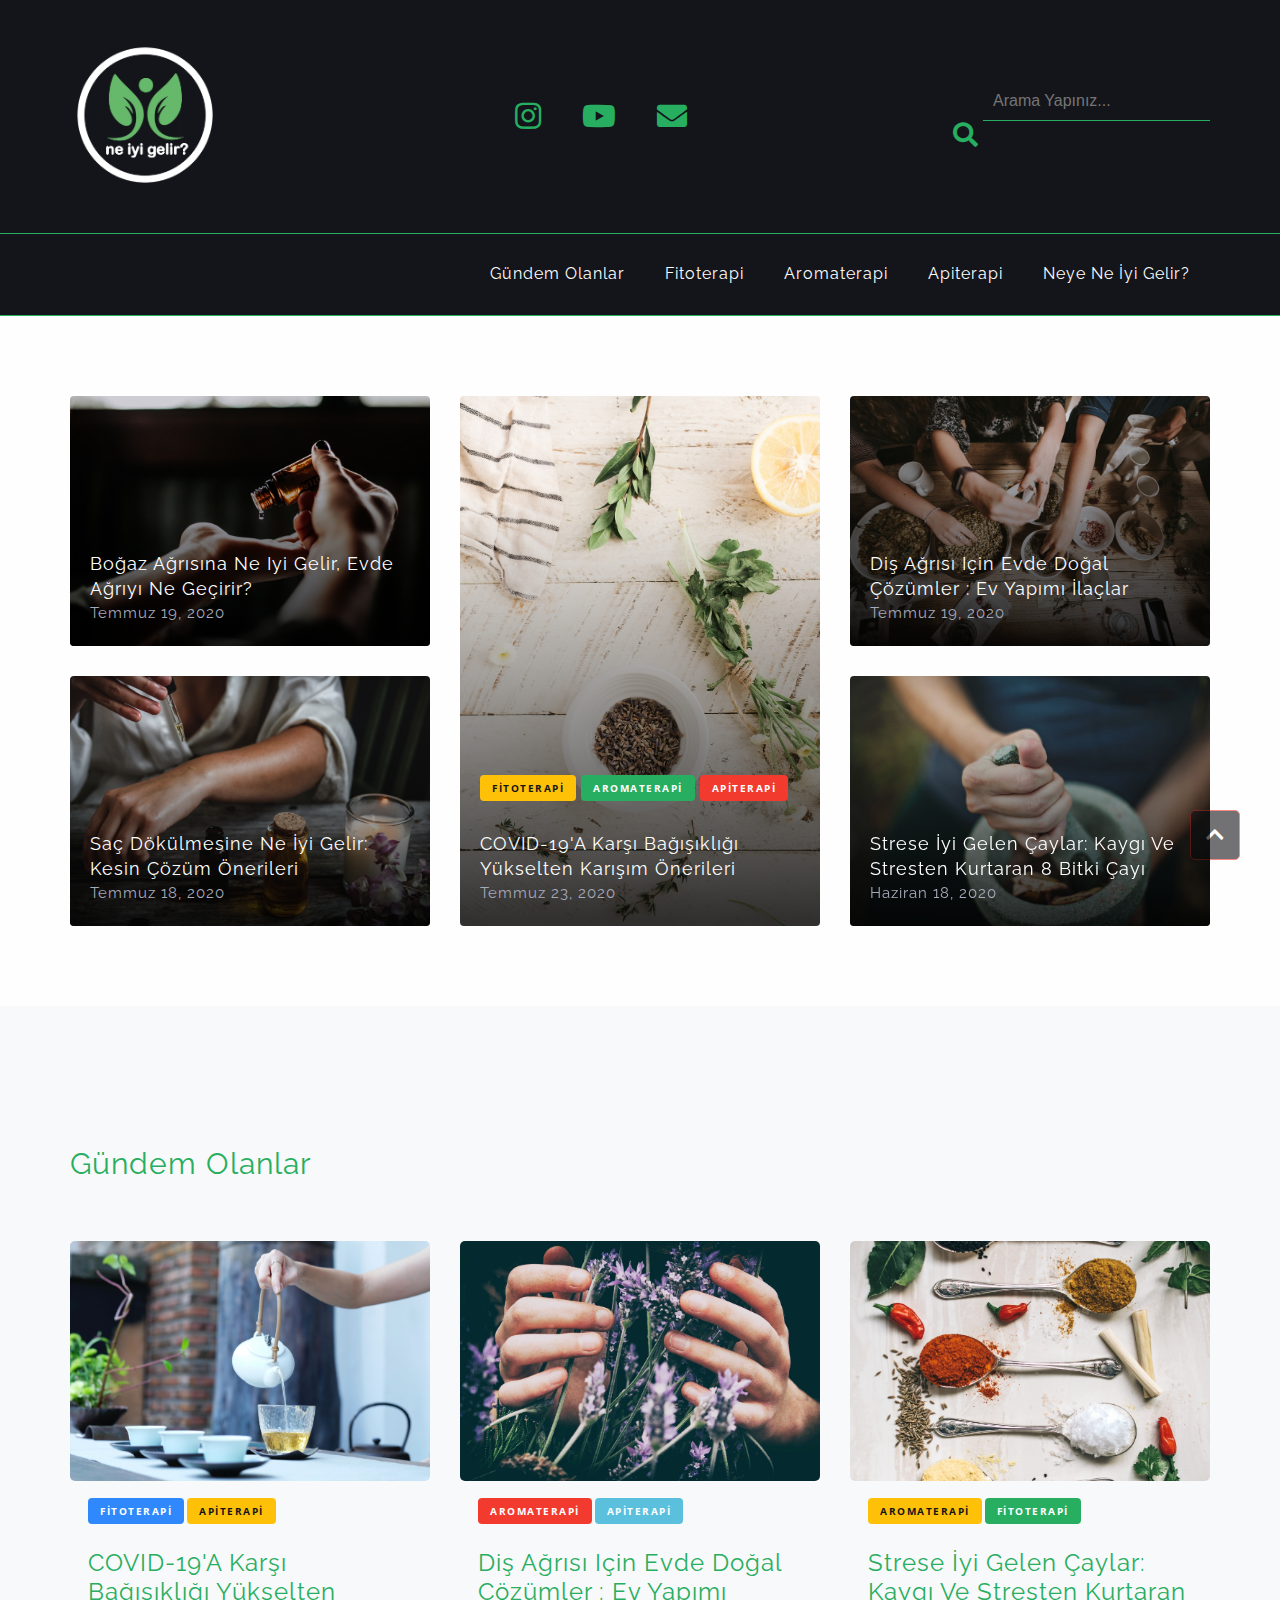
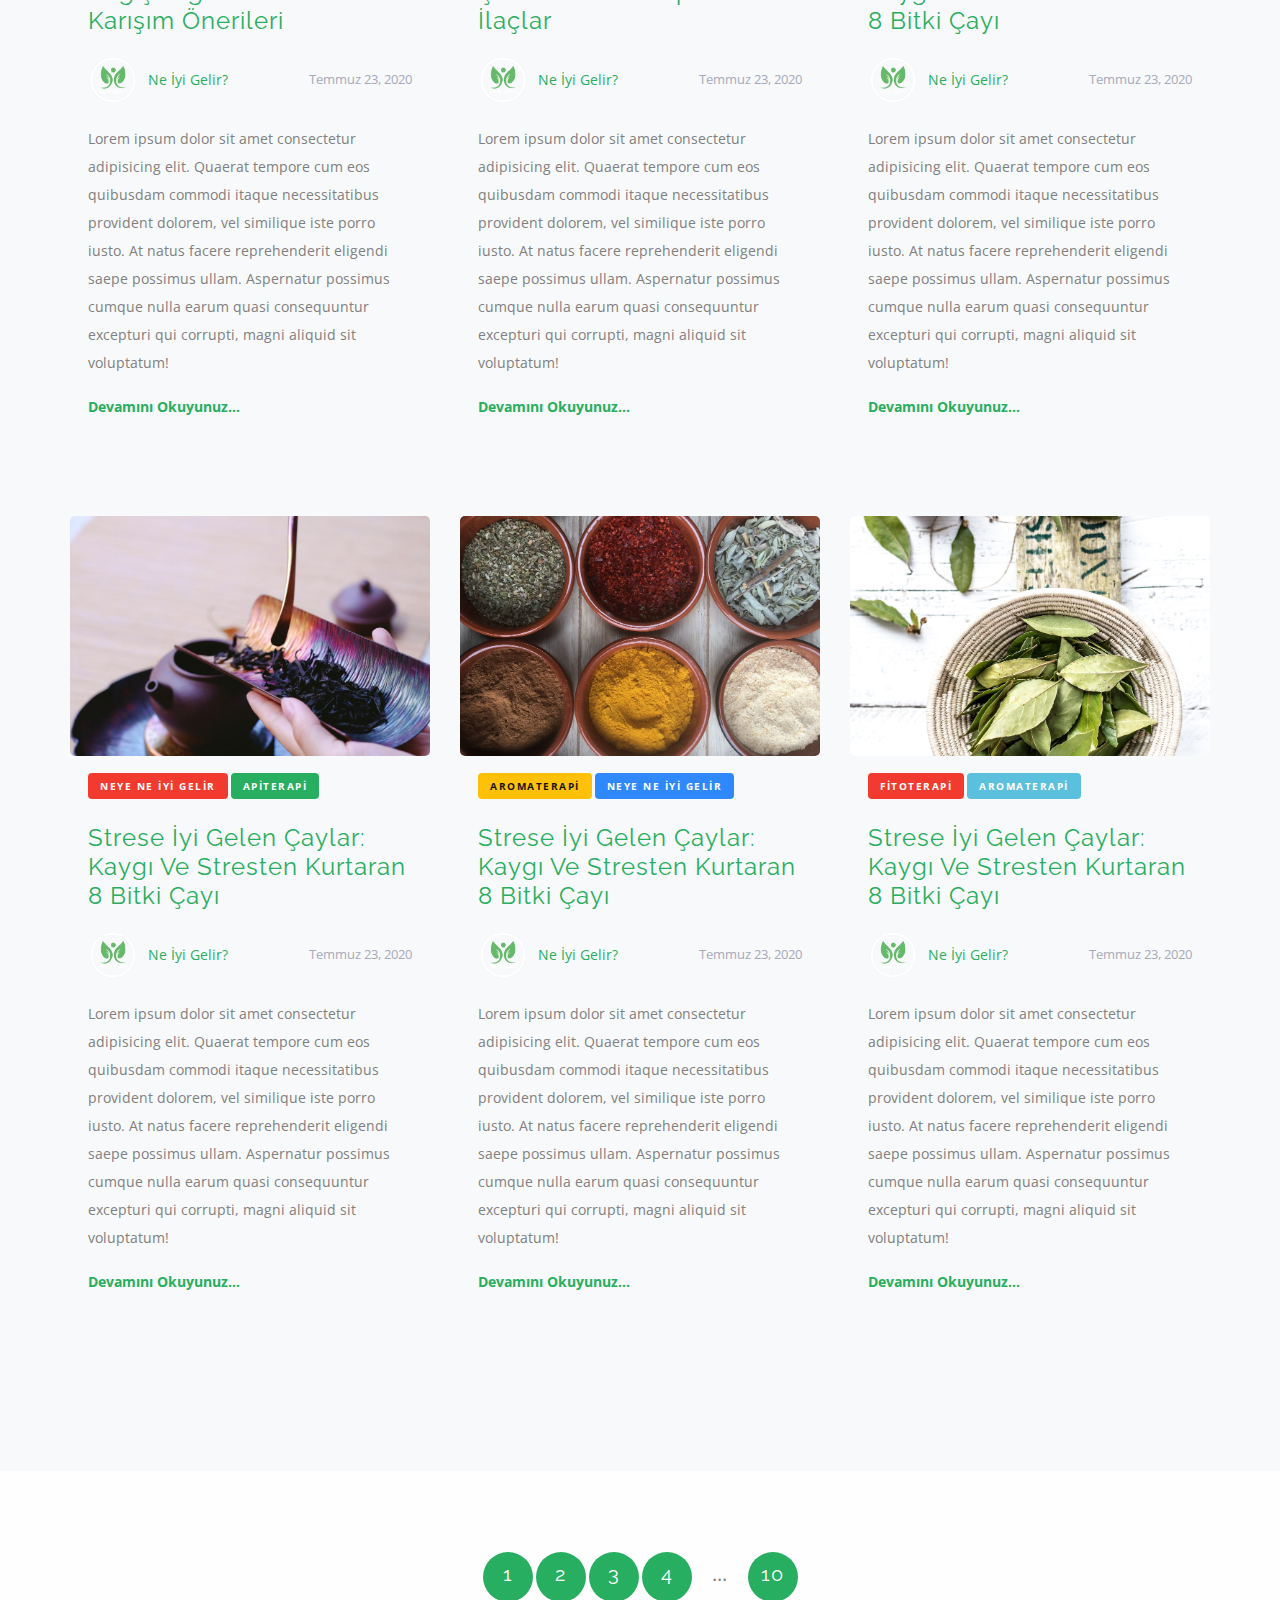
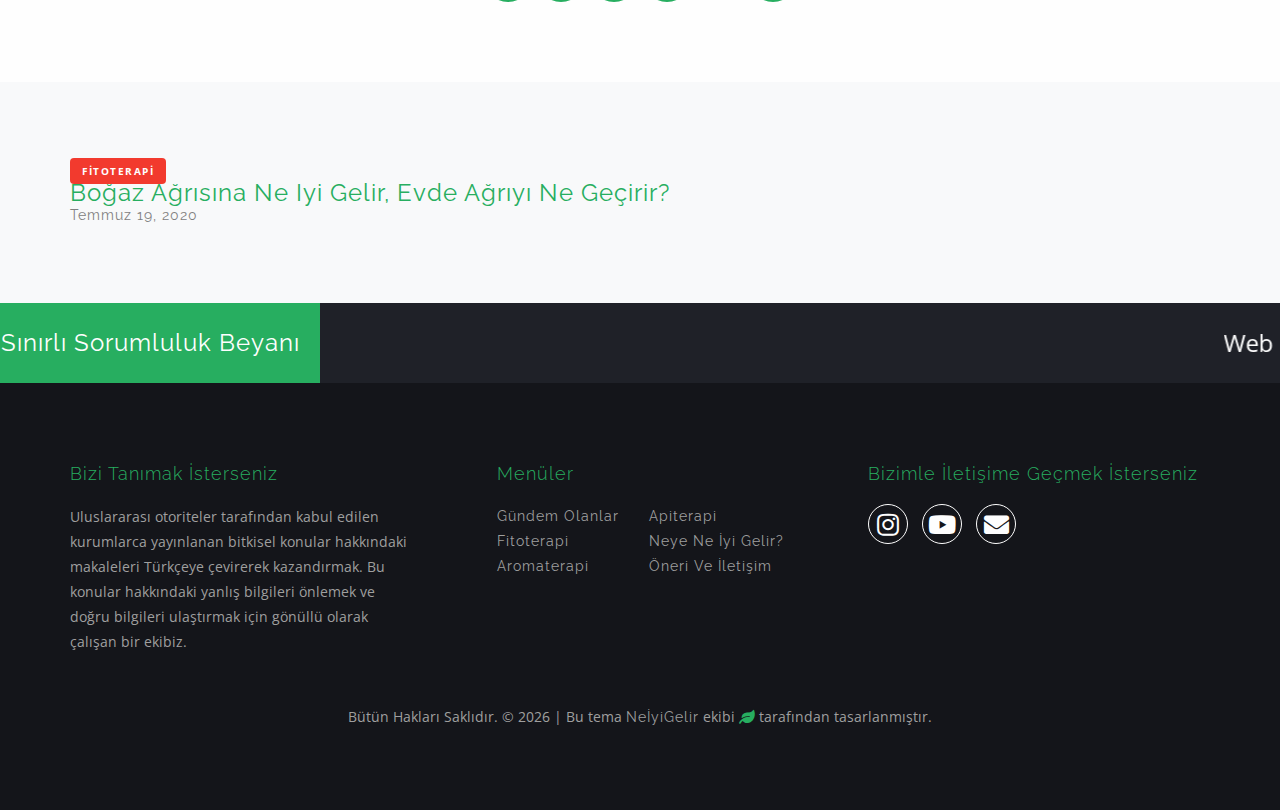
==== index.html @ 27a26061 "Neiyigelir web dosyası eklendi" ====
<!DOCTYPE html>
<html lang="tr">

<head>
    <!-- Required Meta Tags -->
    <meta charset="UTF-8">
    <meta name="viewport" content="width=device-width, initial-scale=1.0">
    <!-- Fontawesome CSS Link -->
    <link rel="stylesheet" href="./css/fontawesome-all.css">
    <!-- Owl Carousel Links -->
    <link rel="stylesheet" href="./css/owl.carousel.css">
    <link rel="stylesheet" href="./css/owl.theme.default.css">
    <!-- Styles CSS Link -->
    <link rel="stylesheet" href="./css/styles.css">
    <!-- Site Title -->
    <title>Ne İyi Gelir - Anasayfa-2</title>
</head>

<body>

    <!-- Header Section -->
    <header class="main-header bg-dark">
        <div class="top-header">
            <div class="container">
                <div class="logo">
                    <a href="#"><img src="./img/logo-circle.png" alt="" style="width: 150px;"></a>
                </div>
                <ul class="top-social-media">
                    <li class="social-item"><a href="#" class="social-link"><i class="fab fa-instagram"></i></a></li>
                    <li class="social-item"><a href="#" class="social-link"><i class="fab fa-youtube"></i></a></li>
                    <li class="social-item"><a href="#" class="social-link"><i class="fas fa-envelope"></i></a></li>
                </ul>
                <di class="search-area">
                    <form action="">
                        <input type="text" name="" id="" placeholder="Arama Yapınız...">
                        <button type="submit"><i class="fa fa-search"></i></button>
                    </form>
                </di>
            </div>
        </div>
        <div class="nav-header">
            <div class="container">
                <nav class="navbar">
                    <ul class="nav-list">
                        <li class="nav-item"><a href="#" class="nav-link">Gündem Olanlar</a></li>
                        <li class="nav-item"><a href="#" class="nav-link">Fitoterapi</a></li>
                        <li class="nav-item"><a href="#" class="nav-link">Aromaterapi</a></li>
                        <li class="nav-item"><a href="#" class="nav-link">Apiterapi</a></li>
                        <li class="nav-item"><a href="#" class="nav-link">Neye Ne İyi Gelir?</a></li>
                    </ul>
                </nav>
            </div>
        </div>
    </header>
    <!-- End Header Section -->
    <!-- Main Section -->
    <main role="main">
        <!-- Images Section -->
        <section class="images p-8">
            <div class="container">
                <div class="images-content">
                    <div class="image-content">
                        <a href="single.html" class="mb-3 vh-25 h-entry gradient"
                            style="background-image: url('img/img_09.jpg');">
                            <div class="image-content-text">
                                <h2 class="title">Boğaz ağrısına ne iyi gelir, evde ağrıyı ne geçirir?</h2>
                                <span class="date">Temmuz 19, 2020</span>
                            </div>
                        </a>
                        <a href="single.html" class="vh-25 h-entry gradient"
                            style="background-image: url('img/img_10.jpg');">
                            <div class="image-content-text">
                                <h2 class="title">Saç Dökülmesine Ne İyi Gelir: Kesin Çözüm Önerileri</h2>
                                <span class="date">Temmuz 18, 2020</span>
                            </div>
                        </a>
                    </div>
                    <div class="image-content">
                        <a href="single.html" class="h-100 h-entry gradient"
                            style="background-image: url('img/img_11.jpg');">
                            <div class="image-content-text">
                                <div class="post-categories">
                                    <span class="badge badge-warning">Fitoterapi</span>
                                    <span class="badge badge-success">Aromaterapi</span>
                                    <span class="badge badge-danger">Apiterapi</span>
                                    <!-- <span class="badge badge-info">Apiterapi</span> -->
                                    <!-- <span class="badge badge-danger">Apiterapi</span> -->
                                </div>
                                <h2 class="title">COVID-19'a karşı bağışıklığı yükselten karışım önerileri</h2>
                                <span class="date">Temmuz 23, 2020</span>
                            </div>
                        </a>
                    </div>
                    <div class="image-content">
                        <a href="single.html" class="mb-3 vh-25 h-entry gradient"
                            style="background-image: url('img/img_12.jpg');">
                            <div class="image-content-text">
                                <h2 class="title">Diş Ağrısı için Evde Doğal Çözümler : Ev Yapımı İlaçlar</h2>
                                <span class="date">Temmuz 19, 2020</span>
                            </div>
                        </a>
                        <a href="single.html" class="vh-25 h-entry gradient"
                            style="background-image: url('img/img_13.jpg');">
                            <div class="image-content-text">
                                <h2 class="title">Strese İyi Gelen Çaylar: Kaygı ve Stresten Kurtaran 8 Bitki Çayı</h2>
                                <span class="date">Haziran 18, 2020</span>
                            </div>
                        </a>
                    </div>
                </div>
            </div>
        </section>
        <!-- End Images Section -->
        <!-- Recent Post Section -->
        <section class="recent-posts p-8 bg-gray">
            <div class="container">
                <h2 class="recent-title">Gündem Olanlar</h2>
                <div class="recent">
                    <div class="recent-post">
                        <a href="single.html" class="d-block">
                            <img src="./img/img_14.jpg" alt="">
                        </a>
                        <div class="entry">
                            <span class="badge badge-primary">Fitoterapi</span>
                            <span class="badge badge-warning">Apiterapi</span>
                            <h2>COVID-19'a karşı bağışıklığı yükselten karışım önerileri</h2>
                            <div class="entry-meta">
                                <img src="./img/logo-circle.png" alt="">
                                <p class="entry-meta-name">Ne İyi Gelir?</p>
                                <p class="entry-meta-date">Temmuz 23, 2020</p>
                            </div>
                            <p class="entry-detail">
                                Lorem ipsum dolor sit amet consectetur adipisicing elit. Quaerat tempore cum eos
                                quibusdam commodi itaque necessitatibus provident dolorem, vel similique iste porro
                                iusto. At natus facere reprehenderit eligendi saepe possimus ullam. Aspernatur possimus
                                cumque nulla earum quasi consequuntur excepturi qui corrupti, magni aliquid sit
                                voluptatum!
                            </p>
                            <a href="single.html">Devamını Okuyunuz...</a>
                        </div>
                    </div>
                    <div class="recent-post">
                        <a href="single.html" class="d-block">
                            <img src="./img/img_15.jpg" alt="">
                        </a>
                        <div class="entry">
                            <span class="badge badge-danger">Aromaterapi</span>
                            <span class="badge badge-info">Apiterapi</span>
                            <h2>Diş Ağrısı için Evde Doğal Çözümler : Ev Yapımı İlaçlar </h2>
                            <div class="entry-meta">
                                <img src="./img/logo-circle.png" alt="">
                                <p class="entry-meta-name">Ne İyi Gelir?</p>
                                <p class="entry-meta-date">Temmuz 23, 2020</p>
                            </div>
                            <p class="entry-detail">
                                Lorem ipsum dolor sit amet consectetur adipisicing elit. Quaerat tempore cum eos
                                quibusdam commodi itaque necessitatibus provident dolorem, vel similique iste porro
                                iusto. At natus facere reprehenderit eligendi saepe possimus ullam. Aspernatur possimus
                                cumque nulla earum quasi consequuntur excepturi qui corrupti, magni aliquid sit
                                voluptatum!
                            </p>
                            <a href="single.html">Devamını Okuyunuz...</a>
                        </div>
                    </div>
                    <div class="recent-post">
                        <a href="single.html" class="d-block">
                            <img src="./img/img_20.jpg" alt="">
                        </a>
                        <div class="entry">
                            <span class="badge badge-warning">Aromaterapi</span>
                            <span class="badge badge-success">Fitoterapi</span>
                            <h2>Strese İyi Gelen Çaylar: Kaygı ve Stresten Kurtaran 8 Bitki Çayı</h2>
                            <div class="entry-meta">
                                <img src="./img/logo-circle.png" alt="">
                                <p class="entry-meta-name">Ne İyi Gelir?</p>
                                <p class="entry-meta-date">Temmuz 23, 2020</p>
                            </div>
                            <p class="entry-detail">
                                Lorem ipsum dolor sit amet consectetur adipisicing elit. Quaerat tempore cum eos
                                quibusdam commodi itaque necessitatibus provident dolorem, vel similique iste porro
                                iusto. At natus facere reprehenderit eligendi saepe possimus ullam. Aspernatur possimus
                                cumque nulla earum quasi consequuntur excepturi qui corrupti, magni aliquid sit
                                voluptatum!
                            </p>
                            <a href="single.html">Devamını Okuyunuz...</a>
                        </div>
                    </div>
                    <div class="recent-post">
                        <a href="single.html" class="d-block">
                            <img src="./img/img_26.jpg" alt="">
                        </a>
                        <div class="entry">
                            <span class="badge badge-danger">Neye Ne İyi Gelir</span>
                            <span class="badge badge-success">Apiterapi</span>
                            <h2>Strese İyi Gelen Çaylar: Kaygı ve Stresten Kurtaran 8 Bitki Çayı</h2>
                            <div class="entry-meta">
                                <img src="./img/logo-circle.png" alt="">
                                <p class="entry-meta-name">Ne İyi Gelir?</p>
                                <p class="entry-meta-date">Temmuz 23, 2020</p>
                            </div>
                            <p class="entry-detail">
                                Lorem ipsum dolor sit amet consectetur adipisicing elit. Quaerat tempore cum eos
                                quibusdam commodi itaque necessitatibus provident dolorem, vel similique iste porro
                                iusto. At natus facere reprehenderit eligendi saepe possimus ullam. Aspernatur possimus
                                cumque nulla earum quasi consequuntur excepturi qui corrupti, magni aliquid sit
                                voluptatum!
                            </p>
                            <a href="single.html">Devamını Okuyunuz...</a>
                        </div>
                    </div>
                    <div class="recent-post">
                        <a href="single.html" class="d-block">
                            <img src="./img/img_22.jpg" alt="">
                        </a>
                        <div class="entry">
                            <span class="badge badge-warning">Aromaterapi</span>
                            <span class="badge badge-primary">Neye Ne İyi Gelir</span>
                            <h2>Strese İyi Gelen Çaylar: Kaygı ve Stresten Kurtaran 8 Bitki Çayı</h2>
                            <div class="entry-meta">
                                <img src="./img/logo-circle.png" alt="">
                                <p class="entry-meta-name">Ne İyi Gelir?</p>
                                <p class="entry-meta-date">Temmuz 23, 2020</p>
                            </div>
                            <p class="entry-detail">
                                Lorem ipsum dolor sit amet consectetur adipisicing elit. Quaerat tempore cum eos
                                quibusdam commodi itaque necessitatibus provident dolorem, vel similique iste porro
                                iusto. At natus facere reprehenderit eligendi saepe possimus ullam. Aspernatur possimus
                                cumque nulla earum quasi consequuntur excepturi qui corrupti, magni aliquid sit
                                voluptatum!
                            </p>
                            <a href="single.html">Devamını Okuyunuz...</a>
                        </div>
                    </div>
                    <div class="recent-post">
                        <a href="single.html" class="d-block">
                            <img src="./img/img_23.jpg" alt="">
                        </a>
                        <div class="entry">
                            <span class="badge badge-danger">Fitoterapi</span>
                            <span class="badge badge-info">Aromaterapi</span>
                            <h2>Strese İyi Gelen Çaylar: Kaygı ve Stresten Kurtaran 8 Bitki Çayı</h2>
                            <div class="entry-meta">
                                <img src="./img/logo-circle.png" alt="">
                                <p class="entry-meta-name">Ne İyi Gelir?</p>
                                <p class="entry-meta-date">Temmuz 23, 2020</p>
                            </div>
                            <p class="entry-detail">
                                Lorem ipsum dolor sit amet consectetur adipisicing elit. Quaerat tempore cum eos
                                quibusdam commodi itaque necessitatibus provident dolorem, vel similique iste porro
                                iusto. At natus facere reprehenderit eligendi saepe possimus ullam. Aspernatur possimus
                                cumque nulla earum quasi consequuntur excepturi qui corrupti, magni aliquid sit
                                voluptatum!
                            </p>
                            <a href="single.html">Devamını Okuyunuz...</a>
                        </div>
                    </div>
                </div>
            </div>
        </section>
        <!-- End Recent Post Section -->
        <!-- Pagination Section -->
        <section class="pagination p-8">
            <div class="container">
                <div class="pagination-custom">
                    <a href="#">1</a>
                    <a href="#">2</a>
                    <a href="#">3</a>
                    <a href="#">4</a>
                    <span>...</span>
                    <a href="#">10</a>
                </div>
            </div>
        </section>
        <!-- End Pagination Section -->
        <!-- Other Posts Section -->
        <section class="other-posts bg-gray p-8">
            <div class="container">
                <div class="post">
                    <div class="post-item">
                        <a href="single.html" style="background-image:url('img/img_01.jpg');">
                            <span class="badge badge-danger">Fitoterapi</span>
                            <div class="post-item-text">
                                <h2 class="title">Boğaz ağrısına ne iyi gelir, evde ağrıyı ne geçirir?</h2>
                                <span class="date">Temmuz 19, 2020</span>
                            </div>
                        </a>
                    </div>
                </div>
            </div>
        </section>
        <!-- End Other Posts Section -->
        <!-- Marquee Section -->
        <section class="marquee">
            <div class="marquee-top">
                <h2 class="marquee-top-title">Sınırlı Sorumluluk Beyanı</h2>
            </div>
            <div class="marquee-content">
                <marquee behavior="scroll" direction="left">
                    <p class="marquee-content-detail">Web sitemizin içeriği, ziyaretçiyi bilgilendirmeye yönelik
                        hazırlanmıştır. Sitede yer alan bilgiler,
                        hiçbir zaman bir hekim tedavisinin ya da konsültasyonunun yerini alamaz. Bu kaynaktan yola
                        çıkarak,
                        ilaç tedavisine başlanması ya da mevcut tedavinin değiştirilmesi kesinlikte tavsiye edilmez. Web
                        sitemizin içeriği, asla kişisel teşhis ya da tedavi yönteminin seçimi için
                        değerlendirilmemelidir.
                        Sitede kanun içeriğine aykırı ilan ve reklam yapma kastı bulunmamaktadır.
                    </p>
                </marquee>
            </div>
        </section>
        <!-- End Marquee Section -->
    </main>
    <!-- End Main Section -->
    <!-- Footer Section -->
    <footer class="bg-dark p-8">
        <div class="container">
            <div class="footer-top">
                <div class="footer-about">
                    <h3>Bizi Tanımak İsterseniz</h3>
                    <p class="footer-about-description">Uluslararası otoriteler tarafından kabul edilen kurumlarca
                        yayınlanan bitkisel konular
                        hakkındaki makaleleri
                        Türkçeye çevirerek kazandırmak. Bu konular hakkındaki yanlış bilgileri önlemek ve doğru
                        bilgileri ulaştırmak
                        için gönüllü olarak çalışan bir ekibiz.
                    </p>
                </div>
                <div class="footer-menu">
                    <h3>Menüler</h3>
                    <div class="footer-menu-bottom">
                        <ul class="menu-list">
                            <li class="menu-item"><a href="#" class="menu-link">Gündem Olanlar</a></li>
                            <li class="menu-item"><a href="#" class="menu-link">Fitoterapi</a></li>
                            <li class="menu-item"><a href="#" class="menu-link">Aromaterapi</a></li>
                        </ul>
                        <ul class="menu-list">
                            <li class="menu-item"><a href="#" class="menu-link">Apiterapi</a></li>
                            <li class="menu-item"><a href="#" class="menu-link">Neye Ne İyi Gelir?</a></li>
                            <li class="menu-item"><a href="#" class="menu-link">Öneri ve İletişim</a></li>
                        </ul>
                    </div>
                </div>
                <div class="footer-contact">
                    <h3>Bizimle İletişime Geçmek İsterseniz</h3>
                    <p class="footer-contact-list">
                        <a href="#" class="footer-contact-link"><i class="fab fa-instagram"></i></a>
                        <a href="#" class="footer-contact-link"><i class="fab fa-youtube"></i></a>
                        <a href="#" class="footer-contact-link"><i class="fas fa-envelope"></i></a>
                    </p>
                </div>
            </div>
            <div class="footer-bottom">
                <p>Bütün Hakları Saklıdır. &copy;
                    <script>document.write(new Date().getFullYear());</script> | Bu tema <a href="#"
                        class="brand">NeİyiGelir</a> ekibi <i class="fa fa-leaf"></i> tarafından tasarlanmıştır.
                </p>
            </div>
        </div>
    </footer>
    <!-- End Footer Section -->
    <!-- Back To Top -->
    <button class="back-top"><i class="fas fa-chevron-up"></i></button>
    <!-- End Back To Top -->

    <!-- Jquery -->
    <script src="js/jquery-3.5.1.slim.js""></script>
    <!-- Owl Carousel JS -->
    <script src=" js/owl.carousel.js"></script>
    <!-- Main JS -->
    <script src="js/main.js"></script>
</body>

</html>
---- css/styles.css ----
/* ABSTRACTS */
/* BASE */
/* Fonts Import Link */
@import url("https://fonts.googleapis.com/css2?family=Open+Sans:wght@300;400&family=Raleway:wght@300;400;700&display=swap");
/* Reset and General Settings */
*,
*::after,
*::before {
  margin: 0;
  padding: 0;
  -webkit-box-sizing: border-box;
          box-sizing: border-box;
  outline: none;
}

html {
  font-size: 10px;
}

body {
  font-family: "Open Sans", sans-serif;
  color: #808080;
  background-color: #fefefe;
}

.container {
  max-width: 114rem;
  margin: 0 auto;
  width: 100%;
}

h1,
h2,
h3,
h4,
h5,
h6 {
  font-family: "Raleway", sans-serif;
  color: #27ae60;
  font-weight: 300;
  text-transform: capitalize;
}

h1 {
  font-size: 3.6rem;
}

h2 {
  font-size: 2.4rem;
  letter-spacing: 0.1rem;
  font-weight: 400;
}

h3 {
  font-size: 1.8rem;
  letter-spacing: 0.1rem;
}

h4 {
  font-size: 2rem;
}

p {
  font-size: 1.4rem;
  line-height: 2.5rem;
}

a {
  text-decoration: none;
  text-transform: capitalize;
  font-family: "Raleway", sans-serif;
  color: #808080;
  font-size: 1.4rem;
  letter-spacing: 0.1rem;
}

ul {
  list-style: none;
}

img {
  width: 100%;
  max-width: 100%;
}

::-moz-selection {
  background-color: #27ae60;
  color: #fefefe;
}

::selection {
  background-color: #27ae60;
  color: #fefefe;
}

.bg-light {
  background-color: #fefefe;
}

.bg-gray {
  background-color: #f8f9fa;
}

.bg-dark {
  background-color: #14151a;
}

.h-100 {
  height: 100%;
}

.vh-25 {
  height: 25rem;
}

.mb-3 {
  margin-bottom: 3rem;
}

.p-8 {
  padding: 8rem 0;
}

.d-block {
  display: block;
}

.h-entry {
  display: block;
  border-radius: 0.4rem;
  overflow: hidden;
  background-size: cover;
  background-position: center;
  background-repeat: no-repeat;
}

.h-entry.gradient {
  position: relative;
}

.h-entry.gradient:before {
  z-index: 1;
  content: "";
  position: absolute;
  top: 0;
  right: 0;
  bottom: 0;
  left: 0;
  background: -webkit-gradient(linear, left top, left bottom, from(transparent), color-stop(18%, transparent), color-stop(99%, rgba(0, 0, 0, 0.8)), to(rgba(0, 0, 0, 0.8)));
  background: linear-gradient(to bottom, transparent 0%, transparent 18%, rgba(0, 0, 0, 0.8) 99%, rgba(0, 0, 0, 0.8) 100%);
}

/* COMPONENTS */
.back-top {
  position: fixed;
  right: 4rem;
  bottom: 4rem;
  width: 5rem;
  height: 5rem;
  font-size: 2rem;
  border: 0.1rem solid #f23a2e;
  border-radius: .5rem;
  color: #fefefe;
  background-color: #14151a;
  opacity: 0.6;
  cursor: pointer;
  -webkit-transition: all 500ms;
  transition: all 500ms;
}

.back-top:hover {
  opacity: 1;
  border: 0.1rem solid #14151a;
  background-color: #27ae60;
}

.badge {
  border: none;
  border-radius: 0.4rem;
  padding: 0.6rem 1.2rem;
  font-size: 1rem;
  font-family: "Open Sans", sans-serif;
  font-weight: 700;
  color: #fefefe;
  text-transform: uppercase;
  letter-spacing: 0.15rem;
  cursor: pointer;
  -webkit-transition: opacity 300ms ease;
  transition: opacity 300ms ease;
}

.badge:hover {
  opacity: 0.8;
}

.badge-primary {
  background-color: #2f89fc;
}

.badge-danger {
  background-color: #f23a2e;
}

.badge-warning {
  background-color: #ffc107;
  color: #14151a;
}

.badge-success {
  background-color: #27ae60;
}

.badge-info {
  background-color: #5bc0de;
}

/* LAYOUT */
/* Footer Section */
footer {
  color: #9f9f9f;
}

footer .container {
  display: -webkit-box;
  display: -ms-flexbox;
  display: flex;
  -webkit-box-orient: vertical;
  -webkit-box-direction: normal;
      -ms-flex-direction: column;
          flex-direction: column;
}

footer .container .footer-top {
  display: -ms-grid;
  display: grid;
  -ms-grid-columns: 3fr 4fr 3fr;
      grid-template-columns: 3fr 4fr 3fr;
  margin-bottom: 5rem;
}

footer .container .footer-top .footer-about-description {
  margin-top: 2rem;
}

footer .container .footer-top .footer-menu {
  -ms-grid-column-align: center;
      justify-self: center;
}

footer .container .footer-top .footer-menu-bottom {
  margin-top: 2rem;
  display: -webkit-box;
  display: -ms-flexbox;
  display: flex;
  -ms-flex-pack: distribute;
      justify-content: space-around;
}

footer .container .footer-top .footer-menu-bottom .menu-list:nth-child(1) {
  padding-right: 3rem;
}

footer .container .footer-top .footer-menu-bottom .menu-list .menu-link {
  color: #9f9f9f;
  line-height: 2.5rem;
  -webkit-transition: all 300ms ease;
  transition: all 300ms ease;
}

footer .container .footer-top .footer-menu-bottom .menu-list .menu-link:hover {
  color: #fefefe;
}

footer .container .footer-top .footer-contact-list {
  margin-top: 2rem;
}

footer .container .footer-top .footer-contact-link {
  color: #fefefe;
  font-size: 2.5rem;
  display: inline-block;
  height: 4rem;
  width: 4rem;
  line-height: 4rem;
  text-align: center;
  border: 0.1rem solid #fefefe;
  border-radius: 50%;
  margin-right: 1rem;
  letter-spacing: 0;
  -webkit-transition: all 300ms ease;
  transition: all 300ms ease;
}

footer .container .footer-top .footer-contact-link:nth-child(1):hover {
  background: radial-gradient(circle at 30% 107%, #fdf497 0%, #fdf497 5%, #fd5949 45%, #d6249f 60%, #285aeb 90%);
  border-color: transparent;
}

footer .container .footer-top .footer-contact-link:nth-child(2):hover {
  background-color: #ff0000;
  border-color: transparent;
}

footer .container .footer-top .footer-contact-link:nth-child(3):hover {
  background-color: #fefefe;
  border-color: transparent;
  color: #ff0000;
}

footer .footer-bottom {
  margin: 0 auto;
}

footer .footer-bottom .brand {
  -webkit-transition: all 300ms ease;
  transition: all 300ms ease;
  color: #9f9f9f;
}

footer .footer-bottom .brand:hover {
  color: #fefefe;
  text-decoration: underline;
}

footer .footer-bottom i {
  color: #27ae60;
}

/* Header */
.top-header {
  padding: 4rem;
  border-bottom: 0.1rem solid #27ae60;
}

.top-header .container {
  display: -webkit-box;
  display: -ms-flexbox;
  display: flex;
  -webkit-box-align: center;
      -ms-flex-align: center;
          align-items: center;
  -webkit-box-pack: justify;
      -ms-flex-pack: justify;
          justify-content: space-between;
}

.top-header .container .top-social-media {
  display: -webkit-box;
  display: -ms-flexbox;
  display: flex;
}

.top-header .container .top-social-media .social-item {
  margin: 0 1rem;
  padding: 1rem;
}

.top-header .container .top-social-media .social-item .social-link {
  font-size: 3rem;
  color: #27ae60;
  -webkit-transition: all 500ms;
  transition: all 500ms;
}

.top-header .container .top-social-media .social-item:hover .social-link {
  opacity: 0.6;
}

.top-header .container .search-area input[type="text"],
.top-header .container .search-area button[type="submit"] {
  border: none;
  background-color: transparent;
}

.top-header .container .search-area input[type="text"] {
  font-size: 1.6rem;
  border-bottom: 0.1rem solid #27ae60;
  padding: 1rem;
  color: #27ae60;
}

.top-header .container .search-area button[type="submit"] {
  margin-left: -3rem;
  color: #27ae60;
  font-size: 2.5rem;
}

.nav-header {
  border-bottom: 0.1rem solid #27ae60;
}

.nav-header .navbar {
  display: -webkit-box;
  display: -ms-flexbox;
  display: flex;
  -webkit-box-align: center;
      -ms-flex-align: center;
          align-items: center;
  -webkit-box-pack: end;
      -ms-flex-pack: end;
          justify-content: flex-end;
}

.nav-header .navbar .nav-list {
  display: -webkit-box;
  display: -ms-flexbox;
  display: flex;
}

.nav-header .navbar .nav-list .nav-item {
  line-height: 8rem;
  -webkit-transition: all 500ms;
  transition: all 500ms;
}

.nav-header .navbar .nav-list .nav-item .nav-link {
  padding: 0 1rem;
  font-size: 1.6rem;
  margin: 1rem;
  color: #fefefe;
}

.nav-header .navbar .nav-list .nav-item:hover {
  background-color: #27ae60;
}

.marquee {
  display: -webkit-box;
  display: -ms-flexbox;
  display: flex;
  -webkit-box-align: center;
      -ms-flex-align: center;
          align-items: center;
  height: 8rem;
  background-color: #27ae60;
}

.marquee-top {
  -ms-flex-preferred-size: 25%;
      flex-basis: 25%;
  text-align: right;
  padding-right: 2rem;
}

.marquee-top-title {
  color: #fefefe;
}

.marquee-content {
  -ms-flex-preferred-size: 75%;
      flex-basis: 75%;
  background-color: #1f2128;
  height: 100%;
}

.marquee-content-detail {
  color: #fefefe;
  line-height: 8rem;
  font-size: 2.4rem;
}

.pagination-custom {
  text-align: center;
}

.pagination-custom span,
.pagination-custom a {
  display: inline-block;
  height: 5rem;
  width: 5rem;
  line-height: 4.5rem;
  text-align: center;
  border-radius: 50%;
  font-size: 2rem;
}

.pagination-custom a {
  background-color: #27ae60;
  color: #fefefe;
  -webkit-transition: all 500ms;
  transition: all 500ms;
}

.pagination-custom a:hover {
  background-color: #36d278;
}

.pagination-custom a:active {
  background-color: transparent;
  color: #27ae60;
  border: 0.1rem solid #27ae60;
}

/* PAGES */
main .images-content {
  display: -ms-grid;
  display: grid;
  -ms-grid-columns: (1fr)[3];
      grid-template-columns: repeat(3, 1fr);
  -ms-grid-rows: auto;
      grid-template-rows: auto;
  grid-column-gap: 3rem;
}

main .images-content .image-content-text {
  position: absolute;
  bottom: 0;
  z-index: 10;
  padding: 2rem;
  max-width: 35rem;
  line-height: 2.5rem;
}

main .images-content .image-content-text .post-categories {
  margin-bottom: 3rem;
}

main .images-content .image-content-text .title {
  color: #fefefe;
  font-weight: 400;
  font-size: 1.8rem;
  margin-bottom: 0;
  -webkit-transition: all 500ms;
  transition: all 500ms;
}

main .images-content .image-content-text .title:hover {
  color: #cbcbcb;
}

main .images-content .image-content-text .date {
  color: #a6a9ba;
  font-size: 1.5rem;
  -webkit-transition: all 500ms;
  transition: all 500ms;
}

main .recent-posts .recent-title {
  font-size: 3rem;
  margin: 6rem 0;
}

main .recent-posts .recent {
  display: -ms-grid;
  display: grid;
  -ms-grid-columns: (1fr)[3];
      grid-template-columns: repeat(3, 1fr);
  -ms-grid-rows: auto;
      grid-template-rows: auto;
  grid-column-gap: 3rem;
}

main .recent-posts .recent-post {
  margin-bottom: 8rem;
}

main .recent-posts .recent-post img {
  border-radius: 0.5rem;
  overflow: hidden;
  max-height: 24rem;
  height: 100%;
  -o-object-fit: cover;
     object-fit: cover;
}

main .recent-posts .recent-post .entry {
  width: 90%;
  margin: 2rem auto;
}

main .recent-posts .recent-post .entry h2 {
  margin-top: 3rem;
}

main .recent-posts .recent-post .entry-meta {
  display: -webkit-box;
  display: -ms-flexbox;
  display: flex;
  -webkit-box-align: center;
      -ms-flex-align: center;
          align-items: center;
  -webkit-box-pack: start;
      -ms-flex-pack: start;
          justify-content: flex-start;
  padding: 2rem 0;
}

main .recent-posts .recent-post .entry-meta img {
  width: 5rem;
  border-radius: 50%;
}

main .recent-posts .recent-post .entry-meta-name {
  margin-left: 1rem;
  color: #27ae60;
}

main .recent-posts .recent-post .entry-meta-date {
  margin-left: auto;
  font-size: 1.3rem;
  color: #a6a9ba;
}

main .recent-posts .recent-post .entry-detail {
  line-height: 2;
}

main .recent-posts .recent-post .entry a {
  display: block;
  margin-top: 2rem;
  color: #27ae60;
  letter-spacing: 0;
  font-family: "Open Sans", sans-serif;
  font-weight: 700;
  -webkit-transition: all 300ms ease;
  transition: all 300ms ease;
}

main .recent-posts .recent-post .entry a:hover {
  color: #36d278;
}

.error-page {
  width: 100%;
  height: 100vh;
  background: url("../img/tv_noise.jpg") center/cover no-repeat;
  display: -webkit-box;
  display: -ms-flexbox;
  display: flex;
  -webkit-box-align: center;
      -ms-flex-align: center;
          align-items: center;
  -webkit-box-pack: center;
      -ms-flex-pack: center;
          justify-content: center;
  padding: 1.5rem;
}

.error-page .error-box {
  background-color: #14151a;
  width: 100%;
  max-width: 50rem;
  padding: 2.5rem 2.5rem 8rem;
  text-align: center;
  -webkit-box-shadow: 0 0 2rem rgba(20, 21, 26, 0.8);
          box-shadow: 0 0 2rem rgba(20, 21, 26, 0.8);
}

.error-page .error-box .logo {
  width: 6rem;
  height: 6rem;
}

.error-page .error-box .error-number {
  font-family: sans-serif;
  color: #fefefe;
  font-size: 3.6rem;
  text-transform: uppercase;
  letter-spacing: 0.1rem;
}

.error-page .error-box .error-message {
  font-size: 2rem;
  font-weight: 400;
  text-transform: uppercase;
  background-color: #fefefe;
  display: inline-block;
  padding: 1.5rem;
}

.error-page .error-box .error-description {
  color: #fefefe;
  margin-top: 2.5rem;
  margin-bottom: 4rem;
  letter-spacing: 0.1rem;
}

.error-page .error-box .error-cta {
  color: #27ae60;
  font-size: 1.7rem;
  border: 0.1rem solid #27ae60;
  padding: 1rem 2.5rem;
  -webkit-transition: all 500ms;
  transition: all 500ms;
}

.error-page .error-box .error-cta:hover {
  color: #fefefe;
  background-color: #27ae60;
}

@media screen and (min-width: 768px) {
  .error-box {
    max-width: 70rem !important;
  }
  .error-number {
    font-size: 6rem !important;
  }
  .error-message {
    font-size: 3.5rem !important;
  }
  .error-description {
    font-size: 1.6rem !important;
  }
  .error-cta {
    font-size: 2rem !important;
  }
}

/* THEMES */
/* VENDORS */
/*# sourceMappingURL=styles.css.map */
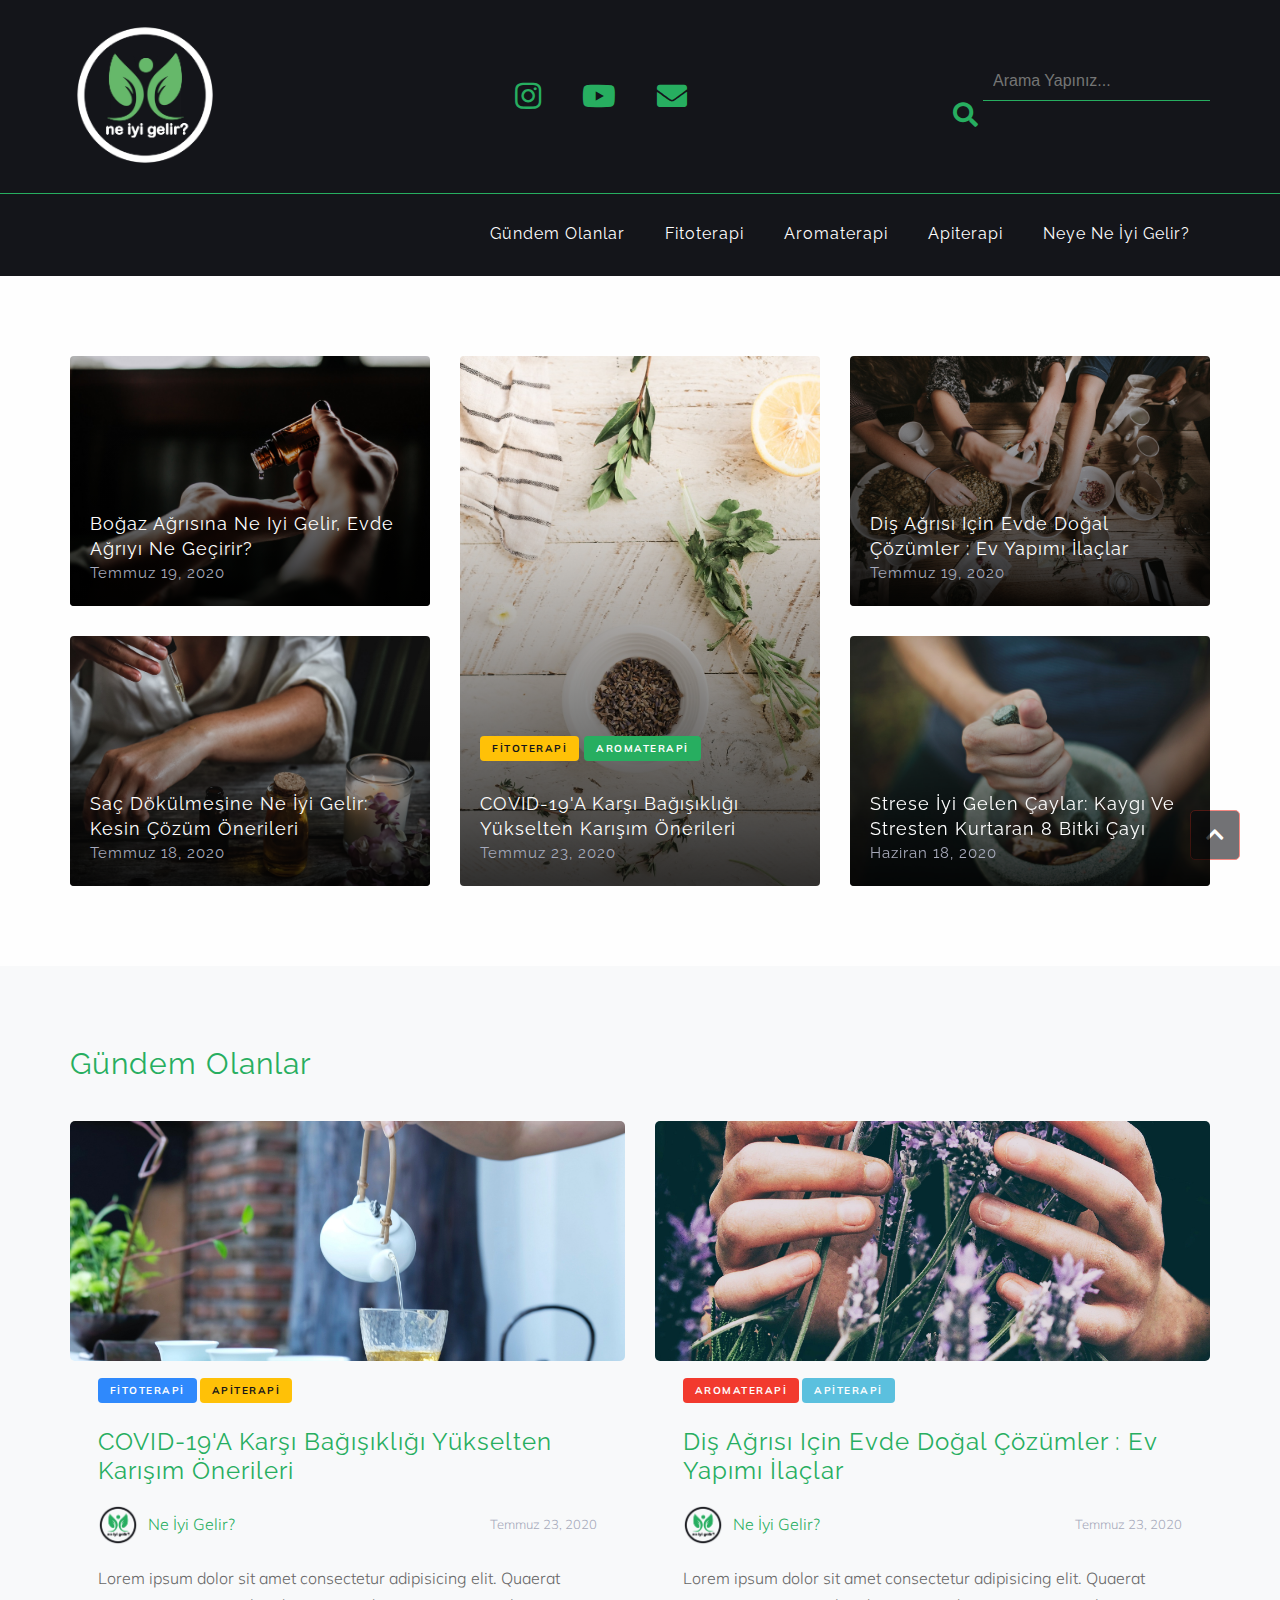
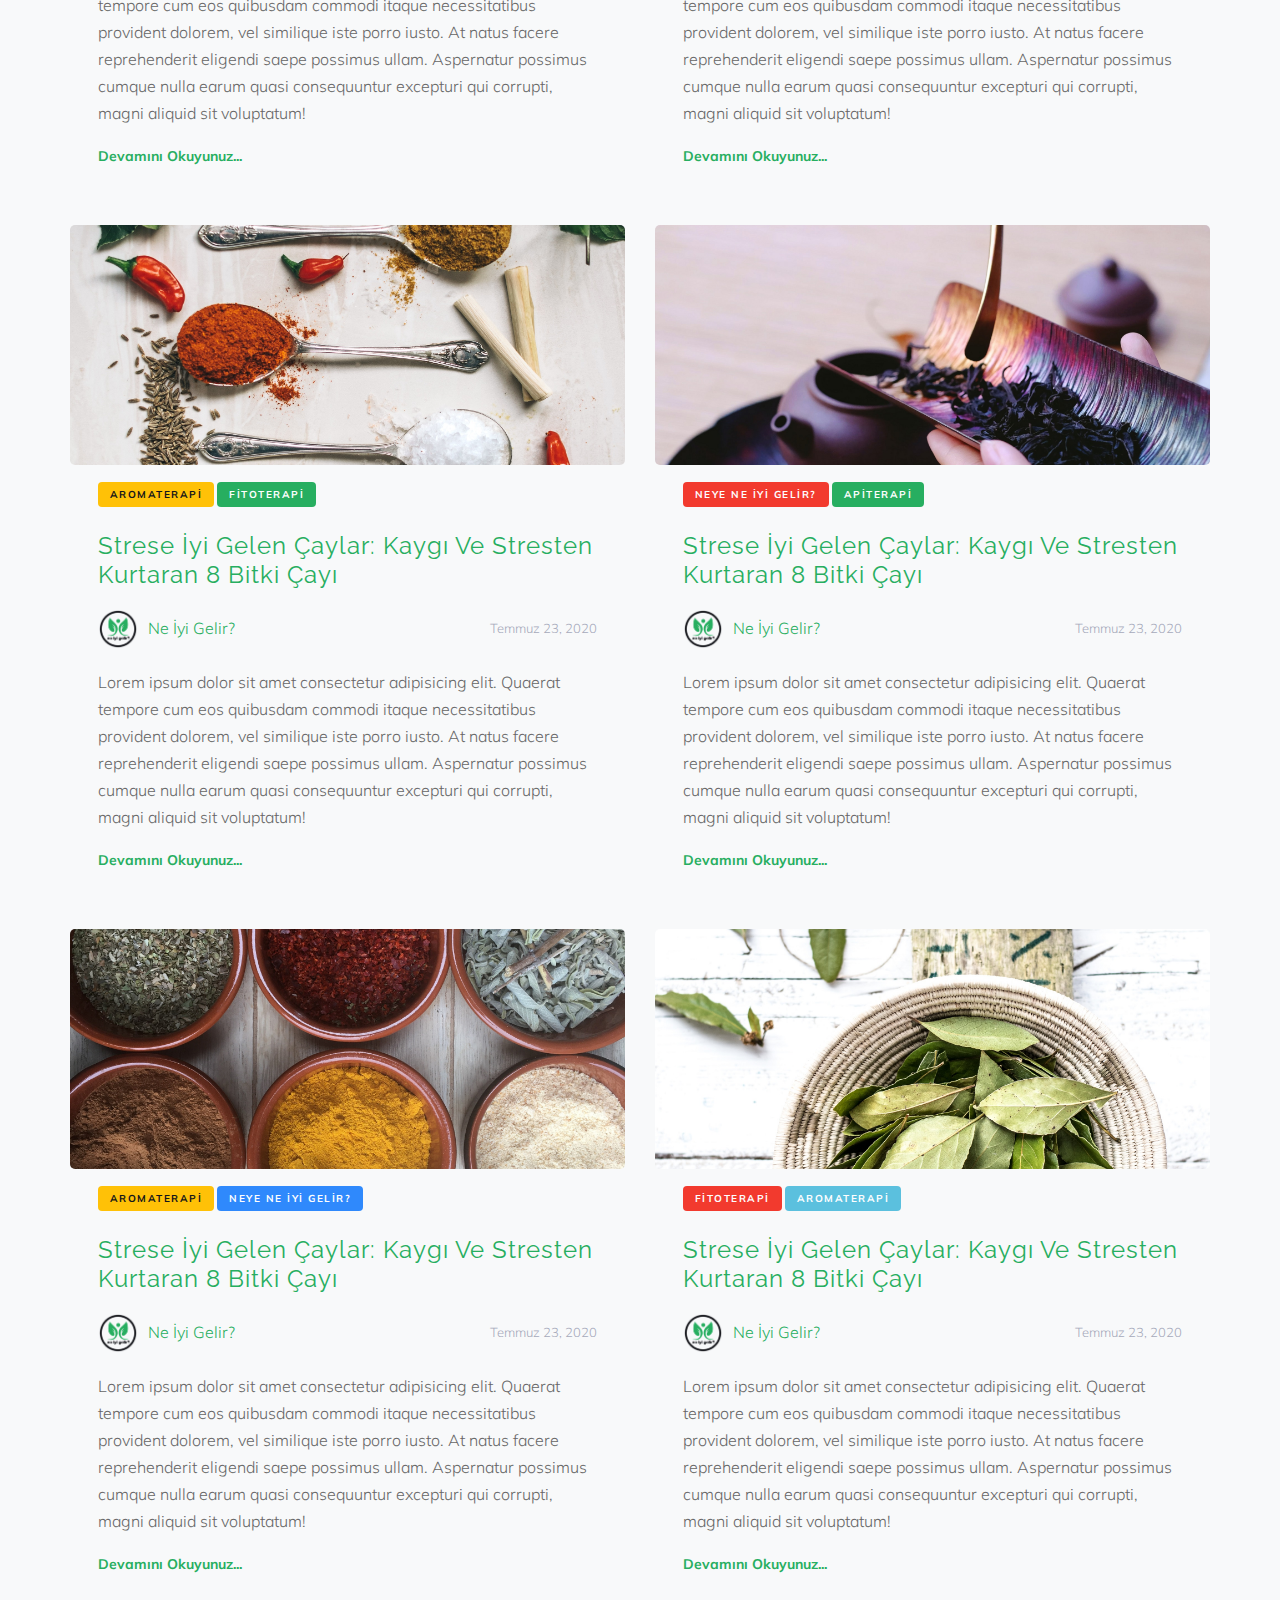
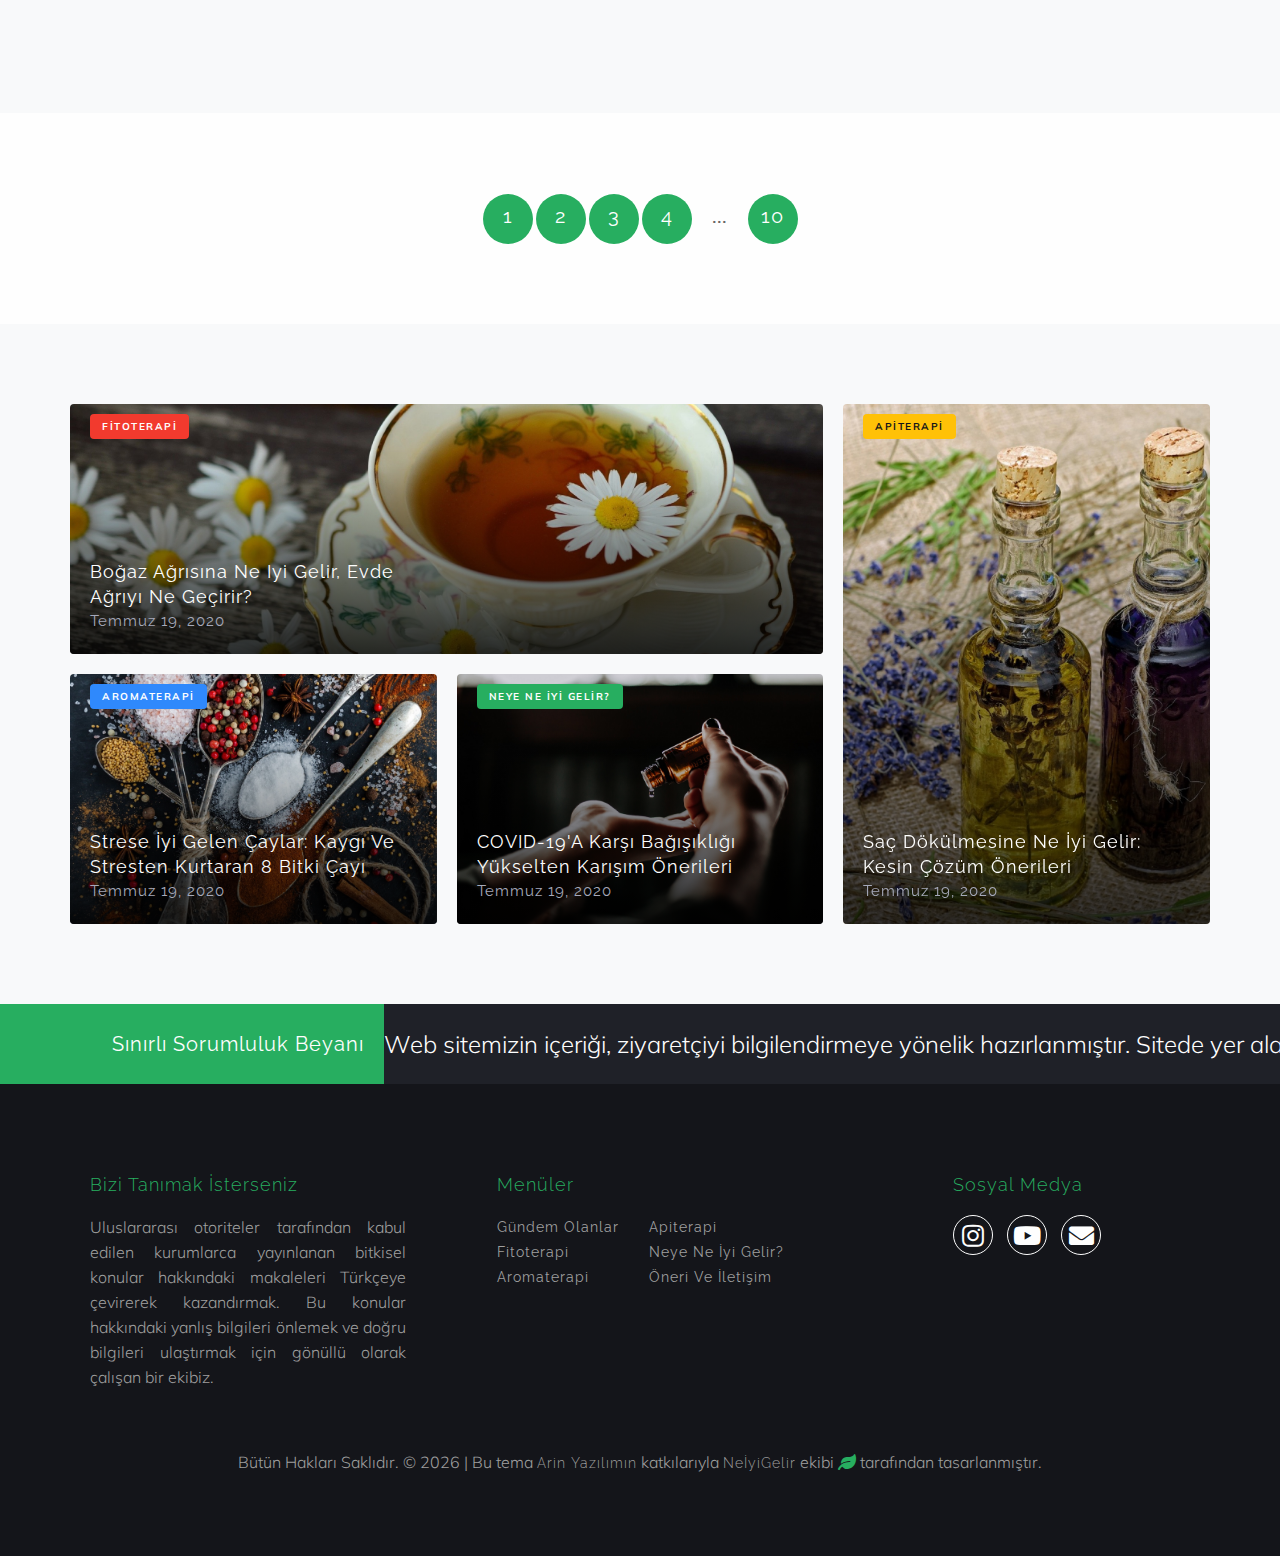
==== commit 4c9d6d82: "responsive marquee düzenlemeleri yapıldı" ====
--- a/index.html
+++ b/index.html
@@ -5,15 +5,14 @@
     <!-- Required Meta Tags -->
     <meta charset="UTF-8">
     <meta name="viewport" content="width=device-width, initial-scale=1.0">
+    <meta name="author" content="Cihan Türkeş">
     <!-- Fontawesome CSS Link -->
     <link rel="stylesheet" href="./css/fontawesome-all.css">
-    <!-- Owl Carousel Links -->
-    <link rel="stylesheet" href="./css/owl.carousel.css">
-    <link rel="stylesheet" href="./css/owl.theme.default.css">
     <!-- Styles CSS Link -->
     <link rel="stylesheet" href="./css/styles.css">
+
     <!-- Site Title -->
-    <title>Ne İyi Gelir - Anasayfa-2</title>
+    <title>Ne İyi Gelir - Anasayfa</title>
 </head>
 
 <body>
@@ -23,30 +22,33 @@
         <div class="top-header">
             <div class="container">
                 <div class="logo">
-                    <a href="#"><img src="./img/logo-circle.png" alt="" style="width: 150px;"></a>
+                    <a href="index.html"><img src="./img/logo-circle.png" alt="" style="width: 150px;"></a>
                 </div>
                 <ul class="top-social-media">
-                    <li class="social-item"><a href="#" class="social-link"><i class="fab fa-instagram"></i></a></li>
-                    <li class="social-item"><a href="#" class="social-link"><i class="fab fa-youtube"></i></a></li>
-                    <li class="social-item"><a href="#" class="social-link"><i class="fas fa-envelope"></i></a></li>
+                    <li class="social-item"><a href="https://www.instagram.com/neiyigelir/" target="_blank"
+                            class="social-link"><i class="fab fa-instagram"></i></a></li>
+                    <li class="social-item"><a href="https://www.youtube.com/channel/neiyigelir" target="_blank"
+                            class="social-link"><i class="fab fa-youtube"></i></a></li>
+                    <li class="social-item"><a href="mailto:info@neiyigelir.com.tr" target="_blank"
+                            class="social-link"><i class="fas fa-envelope"></i></a></li>
                 </ul>
-                <di class="search-area">
+                <div class="search-area">
                     <form action="">
                         <input type="text" name="" id="" placeholder="Arama Yapınız...">
                         <button type="submit"><i class="fa fa-search"></i></button>
                     </form>
-                </di>
+                </div>
             </div>
         </div>
         <div class="nav-header">
             <div class="container">
                 <nav class="navbar">
                     <ul class="nav-list">
-                        <li class="nav-item"><a href="#" class="nav-link">Gündem Olanlar</a></li>
-                        <li class="nav-item"><a href="#" class="nav-link">Fitoterapi</a></li>
-                        <li class="nav-item"><a href="#" class="nav-link">Aromaterapi</a></li>
-                        <li class="nav-item"><a href="#" class="nav-link">Apiterapi</a></li>
-                        <li class="nav-item"><a href="#" class="nav-link">Neye Ne İyi Gelir?</a></li>
+                        <li class="nav-item"><a href="404Page.html" class="nav-link">Gündem Olanlar</a></li>
+                        <li class="nav-item"><a href="category.html" class="nav-link">Fitoterapi</a></li>
+                        <li class="nav-item"><a href="contact.html" class="nav-link">Aromaterapi</a></li>
+                        <li class="nav-item"><a href="single.html" class="nav-link">Apiterapi</a></li>
+                        <li class="nav-item"><a href="index.html" class="nav-link">Neye Ne İyi Gelir?</a></li>
                     </ul>
                 </nav>
             </div>
@@ -56,7 +58,7 @@
     <!-- Main Section -->
     <main role="main">
         <!-- Images Section -->
-        <section class="images p-8">
+        <section class="images">
             <div class="container">
                 <div class="images-content">
                     <div class="image-content">
@@ -82,8 +84,6 @@
                                 <div class="post-categories">
                                     <span class="badge badge-warning">Fitoterapi</span>
                                     <span class="badge badge-success">Aromaterapi</span>
-                                    <span class="badge badge-danger">Apiterapi</span>
-                                    <!-- <span class="badge badge-info">Apiterapi</span> -->
                                     <!-- <span class="badge badge-danger">Apiterapi</span> -->
                                 </div>
                                 <h2 class="title">COVID-19'a karşı bağışıklığı yükselten karışım önerileri</h2>
@@ -112,7 +112,7 @@
         </section>
         <!-- End Images Section -->
         <!-- Recent Post Section -->
-        <section class="recent-posts p-8 bg-gray">
+        <section class="recent-posts bg-gray">
             <div class="container">
                 <h2 class="recent-title">Gündem Olanlar</h2>
                 <div class="recent">
@@ -125,7 +125,7 @@
                             <span class="badge badge-warning">Apiterapi</span>
                             <h2>COVID-19'a karşı bağışıklığı yükselten karışım önerileri</h2>
                             <div class="entry-meta">
-                                <img src="./img/logo-circle.png" alt="">
+                                <img src="./img/logo-black.png" alt="">
                                 <p class="entry-meta-name">Ne İyi Gelir?</p>
                                 <p class="entry-meta-date">Temmuz 23, 2020</p>
                             </div>
@@ -148,7 +148,7 @@
                             <span class="badge badge-info">Apiterapi</span>
                             <h2>Diş Ağrısı için Evde Doğal Çözümler : Ev Yapımı İlaçlar </h2>
                             <div class="entry-meta">
-                                <img src="./img/logo-circle.png" alt="">
+                                <img src="./img/logo-black.png" alt="">
                                 <p class="entry-meta-name">Ne İyi Gelir?</p>
                                 <p class="entry-meta-date">Temmuz 23, 2020</p>
                             </div>
@@ -171,7 +171,7 @@
                             <span class="badge badge-success">Fitoterapi</span>
                             <h2>Strese İyi Gelen Çaylar: Kaygı ve Stresten Kurtaran 8 Bitki Çayı</h2>
                             <div class="entry-meta">
-                                <img src="./img/logo-circle.png" alt="">
+                                <img src="./img/logo-black.png" alt="">
                                 <p class="entry-meta-name">Ne İyi Gelir?</p>
                                 <p class="entry-meta-date">Temmuz 23, 2020</p>
                             </div>
@@ -190,11 +190,11 @@
                             <img src="./img/img_26.jpg" alt="">
                         </a>
                         <div class="entry">
-                            <span class="badge badge-danger">Neye Ne İyi Gelir</span>
+                            <span class="badge badge-danger">Neye Ne İyi Gelir?</span>
                             <span class="badge badge-success">Apiterapi</span>
                             <h2>Strese İyi Gelen Çaylar: Kaygı ve Stresten Kurtaran 8 Bitki Çayı</h2>
                             <div class="entry-meta">
-                                <img src="./img/logo-circle.png" alt="">
+                                <img src="./img/logo-black.png" alt="">
                                 <p class="entry-meta-name">Ne İyi Gelir?</p>
                                 <p class="entry-meta-date">Temmuz 23, 2020</p>
                             </div>
@@ -214,10 +214,10 @@
                         </a>
                         <div class="entry">
                             <span class="badge badge-warning">Aromaterapi</span>
-                            <span class="badge badge-primary">Neye Ne İyi Gelir</span>
+                            <span class="badge badge-primary">Neye Ne İyi Gelir?</span>
                             <h2>Strese İyi Gelen Çaylar: Kaygı ve Stresten Kurtaran 8 Bitki Çayı</h2>
                             <div class="entry-meta">
-                                <img src="./img/logo-circle.png" alt="">
+                                <img src="./img/logo-black.png" alt="">
                                 <p class="entry-meta-name">Ne İyi Gelir?</p>
                                 <p class="entry-meta-date">Temmuz 23, 2020</p>
                             </div>
@@ -240,7 +240,7 @@
                             <span class="badge badge-info">Aromaterapi</span>
                             <h2>Strese İyi Gelen Çaylar: Kaygı ve Stresten Kurtaran 8 Bitki Çayı</h2>
                             <div class="entry-meta">
-                                <img src="./img/logo-circle.png" alt="">
+                                <img src="./img/logo-black.png" alt="">
                                 <p class="entry-meta-name">Ne İyi Gelir?</p>
                                 <p class="entry-meta-date">Temmuz 23, 2020</p>
                             </div>
@@ -259,7 +259,7 @@
         </section>
         <!-- End Recent Post Section -->
         <!-- Pagination Section -->
-        <section class="pagination p-8">
+        <section class="pagination py-8">
             <div class="container">
                 <div class="pagination-custom">
                     <a href="#">1</a>
@@ -273,14 +273,45 @@
         </section>
         <!-- End Pagination Section -->
         <!-- Other Posts Section -->
-        <section class="other-posts bg-gray p-8">
+        <section class="other-posts bg-gray">
             <div class="container">
                 <div class="post">
-                    <div class="post-item">
-                        <a href="single.html" style="background-image:url('img/img_01.jpg');">
-                            <span class="badge badge-danger">Fitoterapi</span>
+                    <div class="post-item post-item-1">
+                        <a href="single.html" class="vh-25 h-entry gradient"
+                            style="background-image: url('img/img_06.jpg');">
+                            <span class="badge badge-danger tag">Fitoterapi</span>
                             <div class="post-item-text">
                                 <h2 class="title">Boğaz ağrısına ne iyi gelir, evde ağrıyı ne geçirir?</h2>
+                                <span class="date">Temmuz 19, 2020</span>
+                            </div>
+                        </a>
+                    </div>
+                    <div class="post-item post-item-2">
+                        <a href="single.html" class="h-100 h-entry gradient"
+                            style="background-image: url('img/img_02.jpg');">
+                            <span class="badge badge-warning tag">Apiterapi</span>
+                            <div class="post-item-text">
+                                <h2 class="title">Saç Dökülmesine Ne İyi Gelir: Kesin Çözüm Önerileri</h2>
+                                <span class="date">Temmuz 19, 2020</span>
+                            </div>
+                        </a>
+                    </div>
+                    <div class="post-item post-item-3">
+                        <a href="single.html" class="vh-25 h-entry gradient"
+                            style="background-image: url('img/img_07.jpg');">
+                            <span class="badge badge-primary tag">Aromaterapi</span>
+                            <div class="post-item-text">
+                                <h2 class="title">Strese İyi Gelen Çaylar: Kaygı ve Stresten Kurtaran 8 Bitki Çayı</h2>
+                                <span class="date">Temmuz 19, 2020</span>
+                            </div>
+                        </a>
+                    </div>
+                    <div class="post-item post-item-4">
+                        <a href="single.html" class="vh-25 h-entry gradient"
+                            style="background-image: url('img/img_09.jpg');">
+                            <span class="badge badge-success tag">Neye Ne İyi Gelir?</span>
+                            <div class="post-item-text">
+                                <h2 class="title">COVID-19'a karşı bağışıklığı yükselten karışım önerileri</h2>
                                 <span class="date">Temmuz 19, 2020</span>
                             </div>
                         </a>
@@ -290,32 +321,31 @@
         </section>
         <!-- End Other Posts Section -->
         <!-- Marquee Section -->
-        <section class="marquee">
+        <section class="marquee p-0">
             <div class="marquee-top">
                 <h2 class="marquee-top-title">Sınırlı Sorumluluk Beyanı</h2>
             </div>
             <div class="marquee-content">
-                <marquee behavior="scroll" direction="left">
-                    <p class="marquee-content-detail">Web sitemizin içeriği, ziyaretçiyi bilgilendirmeye yönelik
-                        hazırlanmıştır. Sitede yer alan bilgiler,
-                        hiçbir zaman bir hekim tedavisinin ya da konsültasyonunun yerini alamaz. Bu kaynaktan yola
-                        çıkarak,
-                        ilaç tedavisine başlanması ya da mevcut tedavinin değiştirilmesi kesinlikte tavsiye edilmez. Web
-                        sitemizin içeriği, asla kişisel teşhis ya da tedavi yönteminin seçimi için
-                        değerlendirilmemelidir.
-                        Sitede kanun içeriğine aykırı ilan ve reklam yapma kastı bulunmamaktadır.
-                    </p>
-                </marquee>
+                <p class="marquee-content-detail">
+                    Web sitemizin içeriği, ziyaretçiyi bilgilendirmeye yönelik
+                    hazırlanmıştır. Sitede yer alan bilgiler, hiçbir zaman bir
+                    hekim tedavisinin ya da konsültasyonunun yerini alamaz. Bu
+                    kaynaktan yola çıkarak, ilaç tedavisine başlanması ya da mevcut
+                    tedavinin değiştirilmesi kesinlikte tavsiye edilmez. Web
+                    sitemizin içeriği, asla kişisel teşhis ya da tedavi yönteminin
+                    seçimi için değerlendirilmemelidir. Sitede kanun içeriğine
+                    aykırı ilan ve reklam yapma kastı bulunmamaktadır.
+                </p>
             </div>
         </section>
         <!-- End Marquee Section -->
     </main>
     <!-- End Main Section -->
     <!-- Footer Section -->
-    <footer class="bg-dark p-8">
-        <div class="container">
+    <footer class="bg-dark py-8">
+        <div class="container px-1">
             <div class="footer-top">
-                <div class="footer-about">
+                <div class="footer-about p-1">
                     <h3>Bizi Tanımak İsterseniz</h3>
                     <p class="footer-about-description">Uluslararası otoriteler tarafından kabul edilen kurumlarca
                         yayınlanan bitkisel konular
@@ -325,7 +355,7 @@
                         için gönüllü olarak çalışan bir ekibiz.
                     </p>
                 </div>
-                <div class="footer-menu">
+                <div class="footer-menu p-1">
                     <h3>Menüler</h3>
                     <div class="footer-menu-bottom">
                         <ul class="menu-list">
@@ -336,23 +366,29 @@
                         <ul class="menu-list">
                             <li class="menu-item"><a href="#" class="menu-link">Apiterapi</a></li>
                             <li class="menu-item"><a href="#" class="menu-link">Neye Ne İyi Gelir?</a></li>
-                            <li class="menu-item"><a href="#" class="menu-link">Öneri ve İletişim</a></li>
+                            <li class="menu-item"><a href="contact.html" class="menu-link">Öneri ve İletişim</a></li>
                         </ul>
                     </div>
                 </div>
-                <div class="footer-contact">
-                    <h3>Bizimle İletişime Geçmek İsterseniz</h3>
+                <div class="footer-contact p-1">
+                    <h3>Sosyal Medya</h3>
                     <p class="footer-contact-list">
-                        <a href="#" class="footer-contact-link"><i class="fab fa-instagram"></i></a>
-                        <a href="#" class="footer-contact-link"><i class="fab fa-youtube"></i></a>
-                        <a href="#" class="footer-contact-link"><i class="fas fa-envelope"></i></a>
+                        <a href="#" target="_blank" class="footer-contact-link"><i class="fab fa-instagram"></i></a>
+                        <a href="#" target="_blank" class="footer-contact-link"><i class="fab fa-youtube"></i></a>
+                        <a href="#" target="_blank" class="footer-contact-link"><i class="fas fa-envelope"></i></a>
                     </p>
                 </div>
             </div>
             <div class="footer-bottom">
                 <p>Bütün Hakları Saklıdır. &copy;
-                    <script>document.write(new Date().getFullYear());</script> | Bu tema <a href="#"
-                        class="brand">NeİyiGelir</a> ekibi <i class="fa fa-leaf"></i> tarafından tasarlanmıştır.
+                    <script>document.write(new Date().getFullYear());</script>
+                    <span> | </span>
+                    <span>Bu tema <a href="https://www.youtube.com/results?search_query=arin+yaz%C4%B1l%C4%B1m"
+                            class="brand" target="_blank">Arin Yazılımın</a> katkılarıyla <a href="#"
+                            class="brand">NeİyiGelir</a> ekibi
+                        <i class="fa fa-leaf"></i>
+                        tarafından tasarlanmıştır.
+                    </span>
                 </p>
             </div>
         </div>
@@ -362,12 +398,8 @@
     <button class="back-top"><i class="fas fa-chevron-up"></i></button>
     <!-- End Back To Top -->
 
-    <!-- Jquery -->
-    <script src="js/jquery-3.5.1.slim.js""></script>
-    <!-- Owl Carousel JS -->
-    <script src=" js/owl.carousel.js"></script>
     <!-- Main JS -->
-    <script src="js/main.js"></script>
+    <script src=" js/main.js"></script>
 </body>
 
 </html>--- a/css/styles.css
+++ b/css/styles.css
@@ -1,26 +1,48 @@
 /* ABSTRACTS */
 /* BASE */
 /* Fonts Import Link */
-@import url("https://fonts.googleapis.com/css2?family=Open+Sans:wght@300;400&family=Raleway:wght@300;400;700&display=swap");
+@import url("https://fonts.googleapis.com/css2?family=Muli:wght@300;400&family=Raleway:wght@300;400;700&display=swap");
 /* Reset and General Settings */
 *,
 *::after,
 *::before {
   margin: 0;
   padding: 0;
-  -webkit-box-sizing: border-box;
-          box-sizing: border-box;
+  box-sizing: border-box;
   outline: none;
 }
 
 html {
+  width: 100% !important;
   font-size: 10px;
 }
 
 body {
-  font-family: "Open Sans", sans-serif;
-  color: #808080;
+  font-family: "Muli", sans-serif;
+  color: #666666;
   background-color: #fefefe;
+}
+
+section {
+  padding: 8rem 0;
+}
+
+@media (max-width: 992px) {
+  section {
+    padding: 4rem 0;
+  }
+}
+
+@media (max-width: 768px) {
+  section {
+    padding: 2rem 0;
+  }
+}
+
+@media (max-width: 576px) {
+  section {
+    padding: 1rem 0;
+  }
 }
 
 .container {
@@ -61,15 +83,16 @@
 }
 
 p {
-  font-size: 1.4rem;
+  font-size: 1.6rem;
   line-height: 2.5rem;
+  font-weight: 300;
 }
 
 a {
   text-decoration: none;
   text-transform: capitalize;
   font-family: "Raleway", sans-serif;
-  color: #808080;
+  color: #666666;
   font-size: 1.4rem;
   letter-spacing: 0.1rem;
 }
@@ -83,11 +106,6 @@
   max-width: 100%;
 }
 
-::-moz-selection {
-  background-color: #27ae60;
-  color: #fefefe;
-}
-
 ::selection {
   background-color: #27ae60;
   color: #fefefe;
@@ -117,37 +135,32 @@
   margin-bottom: 3rem;
 }
 
-.p-8 {
+.py-8 {
   padding: 8rem 0;
+}
+
+.px-1 {
+  padding: 0 1rem;
+}
+
+.p-0 {
+  padding: 0;
+}
+
+.p-1 {
+  padding: 1rem;
+}
+
+.ml-2 {
+  margin-left: 2rem;
 }
 
 .d-block {
   display: block;
 }
 
-.h-entry {
-  display: block;
-  border-radius: 0.4rem;
-  overflow: hidden;
-  background-size: cover;
-  background-position: center;
-  background-repeat: no-repeat;
-}
-
-.h-entry.gradient {
-  position: relative;
-}
-
-.h-entry.gradient:before {
-  z-index: 1;
-  content: "";
-  position: absolute;
-  top: 0;
-  right: 0;
-  bottom: 0;
-  left: 0;
-  background: -webkit-gradient(linear, left top, left bottom, from(transparent), color-stop(18%, transparent), color-stop(99%, rgba(0, 0, 0, 0.8)), to(rgba(0, 0, 0, 0.8)));
-  background: linear-gradient(to bottom, transparent 0%, transparent 18%, rgba(0, 0, 0, 0.8) 99%, rgba(0, 0, 0, 0.8) 100%);
+.mx-1 {
+  margin: 0 1rem !important;
 }
 
 /* COMPONENTS */
@@ -159,13 +172,18 @@
   height: 5rem;
   font-size: 2rem;
   border: 0.1rem solid #f23a2e;
-  border-radius: .5rem;
+  border-radius: 0.5rem;
   color: #fefefe;
   background-color: #14151a;
   opacity: 0.6;
   cursor: pointer;
-  -webkit-transition: all 500ms;
   transition: all 500ms;
+}
+
+@media (max-width: 576px) {
+  .back-top {
+    display: none;
+  }
 }
 
 .back-top:hover {
@@ -179,13 +197,12 @@
   border-radius: 0.4rem;
   padding: 0.6rem 1.2rem;
   font-size: 1rem;
-  font-family: "Open Sans", sans-serif;
+  font-family: "Muli", sans-serif;
   font-weight: 700;
   color: #fefefe;
   text-transform: uppercase;
   letter-spacing: 0.15rem;
   cursor: pointer;
-  -webkit-transition: opacity 300ms ease;
   transition: opacity 300ms ease;
 }
 
@@ -214,61 +231,410 @@
   background-color: #5bc0de;
 }
 
+.entry-meta {
+  display: flex;
+  align-items: center;
+  justify-content: flex-start;
+  padding: 2rem 0;
+}
+
+.entry-meta img {
+  width: 4rem;
+  border-radius: 50%;
+}
+
+.entry-meta-name {
+  margin: 0 1rem;
+  color: #27ae60;
+}
+
+.entry-meta-date {
+  margin-left: auto;
+  font-size: 1.3rem;
+  color: #a6a9ba;
+}
+
+.other-posts .post {
+  display: grid;
+  grid-template-columns: repeat(3, 1fr);
+  grid-template-rows: repeat(2, 25rem);
+  grid-gap: 4rem;
+  grid-template-areas: "item-1 item-1 item-2"+ "item-3 item-4 item-2";
+}
+
+@media (max-width: 1280px) {
+  .other-posts .post {
+    grid-gap: 2rem;
+  }
+}
+
+@media (max-width: 992px) {
+  .other-posts .post {
+    grid-template-columns: repeat(4, 1fr);
+    grid-template-rows: repeat(3, 25rem);
+    grid-gap: 1rem;
+    grid-template-areas: "item-1 item-1 item-2 item-2"+ "item-3 item-3 item-2 item-2"+ "item-4 item-4 item-2 item-2";
+  }
+}
+
+@media (max-width: 768px) {
+  .other-posts .post {
+    grid-template-columns: repeat(2, 1fr);
+    grid-template-rows: repeat(2, 25rem);
+    grid-gap: 1rem;
+    grid-template-areas: "item-1 item-2"+ "item-1 item-2";
+  }
+}
+
+@media (max-width: 576px) {
+  .other-posts .post {
+    grid-template-columns: 1fr;
+    grid-template-rows: repeat(4, 25rem);
+    grid-column-gap: 0;
+    grid-row-gap: 1rem;
+    grid-template-areas: "item-1"+ "item-2"+ "item-3"+ "item-4";
+    margin-bottom: 4rem;
+  }
+}
+
+.other-posts .post-item-1 {
+  grid-area: item-1;
+}
+
+@media (max-width: 768px) {
+  .other-posts .post-item-1 a {
+    height: 100%;
+  }
+}
+
+.other-posts .post-item-2 {
+  grid-area: item-2;
+}
+
+.other-posts .post-item-3 {
+  grid-area: item-3;
+}
+
+@media (max-width: 768px) {
+  .other-posts .post-item-3 {
+    display: none;
+  }
+}
+
+@media (max-width: 576px) {
+  .other-posts .post-item-3 {
+    display: block;
+  }
+}
+
+.other-posts .post-item-4 {
+  grid-area: item-4;
+}
+
+@media (max-width: 768px) {
+  .other-posts .post-item-4 {
+    display: none;
+  }
+}
+
+@media (max-width: 576px) {
+  .other-posts .post-item-4 {
+    display: block;
+  }
+}
+
+.other-posts .post-item .h-entry {
+  display: block;
+  border-radius: 0.4rem;
+  overflow: hidden;
+  background-size: cover;
+  background-position: center;
+  background-repeat: no-repeat;
+}
+
+.other-posts .post-item .h-entry.gradient {
+  position: relative;
+}
+
+.other-posts .post-item .h-entry.gradient:before {
+  z-index: 1;
+  content: "";
+  position: absolute;
+  top: 0;
+  right: 0;
+  bottom: 0;
+  left: 0;
+  background: linear-gradient(to bottom, transparent 0%, transparent 18%, rgba(0, 0, 0, 0.8) 99%, rgba(0, 0, 0, 0.8) 100%);
+}
+
+.other-posts .post-item .tag {
+  position: absolute;
+  top: 1rem;
+  left: 2rem;
+  z-index: 100;
+}
+
+.other-posts .post-item-text {
+  position: absolute;
+  bottom: 0;
+  z-index: 10;
+  padding: 2rem;
+  max-width: 35rem;
+  line-height: 2.5rem;
+}
+
+.other-posts .post-item-text .title {
+  color: #fefefe;
+  font-weight: 400;
+  font-size: 1.8rem;
+  margin-bottom: 0;
+  transition: all 500ms;
+}
+
+.other-posts .post-item-text .title:hover {
+  color: #cbcbcb;
+}
+
+.other-posts .post-item-text .date {
+  color: #a6a9ba;
+  font-size: 1.5rem;
+  transition: all 500ms;
+}
+
+.recent {
+  display: grid;
+  grid-template-columns: repeat(3, 1fr);
+  grid-template-rows: auto;
+  grid-column-gap: 3rem;
+  overflow: hidden;
+}
+
+@media (max-width: 1280px) {
+  .recent {
+    grid-template-columns: repeat(2, 1fr);
+  }
+}
+
+@media (max-width: 768px) {
+  .recent {
+    grid-template-columns: 1fr;
+  }
+}
+
+@media (max-width: 992px) {
+  .recent {
+    grid-column-gap: 1rem;
+  }
+}
+
+.recent-post {
+  margin-bottom: 8rem;
+}
+
+@media (max-width: 1280px) {
+  .recent-post {
+    margin-bottom: 4rem;
+  }
+}
+
+@media (max-width: 768px) {
+  .recent-post:not(:last-child) {
+    margin-bottom: 2rem;
+  }
+  .recent-post:last-child {
+    margin-bottom: 0;
+  }
+}
+
+.recent-post img {
+  border-radius: 0.5rem;
+  overflow: hidden;
+  max-height: 24rem;
+  height: 100%;
+  object-fit: cover;
+}
+
+.recent-post .entry {
+  width: 90%;
+  margin: 2rem auto;
+}
+
+.recent-post .entry h2 {
+  margin-top: 3rem;
+}
+
+.recent-post .entry-detail {
+  line-height: 2.7rem;
+}
+
+.recent-post .entry a {
+  display: block;
+  margin-top: 2rem;
+  color: #27ae60;
+  letter-spacing: 0;
+  font-family: "Muli", sans-serif;
+  font-weight: 700;
+  transition: all 300ms ease;
+}
+
+.recent-post .entry a:hover {
+  color: #36d278;
+}
+
 /* LAYOUT */
+@media (max-width: 1280px) {
+  .categories .category {
+    padding: 3rem;
+  }
+}
+
+.categories .category-title {
+  margin-bottom: 3rem;
+}
+
+@media (max-width: 992px) {
+  .categories .category-title {
+    text-align: center;
+  }
+}
+
+.categories .category-description {
+  font-size: 1.8rem;
+}
+
+@media (max-width: 768px) {
+  .categories .category-description {
+    text-align: justify;
+    font-size: 1.5rem;
+  }
+}
+
 /* Footer Section */
 footer {
   color: #9f9f9f;
+  overflow: hidden;
+  height: 100%;
+}
+
+@media (max-width: 576px) {
+  footer {
+    padding: 4rem 0 8rem !important;
+  }
 }
 
 footer .container {
-  display: -webkit-box;
-  display: -ms-flexbox;
   display: flex;
-  -webkit-box-orient: vertical;
-  -webkit-box-direction: normal;
-      -ms-flex-direction: column;
-          flex-direction: column;
+  flex-direction: column;
 }
 
 footer .container .footer-top {
-  display: -ms-grid;
   display: grid;
-  -ms-grid-columns: 3fr 4fr 3fr;
-      grid-template-columns: 3fr 4fr 3fr;
+  grid-template-columns: 3fr 4fr 3fr;
   margin-bottom: 5rem;
+}
+
+@media (max-width: 992px) {
+  footer .container .footer-top {
+    grid-template-columns: 3fr 2fr 3fr;
+  }
+}
+
+@media (max-width: 768px) {
+  footer .container .footer-top {
+    grid-template-columns: repeat(2, 1fr);
+  }
+}
+
+@media (max-width: 576px) {
+  footer .container .footer-top {
+    grid-template-columns: 1fr;
+    margin-bottom: 2rem;
+  }
+}
+
+@media (max-width: 576px) {
+  footer .container .footer-top .footer-about h3 {
+    font-size: 2.4rem;
+    text-align: center;
+  }
 }
 
 footer .container .footer-top .footer-about-description {
   margin-top: 2rem;
+  text-align: justify;
 }
 
 footer .container .footer-top .footer-menu {
-  -ms-grid-column-align: center;
-      justify-self: center;
+  justify-self: center;
+}
+
+@media (max-width: 992px) {
+  footer .container .footer-top .footer-menu {
+    justify-self: end;
+  }
+}
+
+@media (max-width: 768px) {
+  footer .container .footer-top .footer-menu {
+    display: none;
+  }
 }
 
 footer .container .footer-top .footer-menu-bottom {
   margin-top: 2rem;
-  display: -webkit-box;
-  display: -ms-flexbox;
   display: flex;
-  -ms-flex-pack: distribute;
-      justify-content: space-around;
+  justify-content: space-around;
+}
+
+@media (max-width: 992px) {
+  footer .container .footer-top .footer-menu-bottom {
+    display: block;
+  }
 }
 
 footer .container .footer-top .footer-menu-bottom .menu-list:nth-child(1) {
   padding-right: 3rem;
+}
+
+@media (max-width: 992px) {
+  footer .container .footer-top .footer-menu-bottom .menu-list:nth-child(1) {
+    padding-right: 0;
+  }
 }
 
 footer .container .footer-top .footer-menu-bottom .menu-list .menu-link {
   color: #9f9f9f;
   line-height: 2.5rem;
-  -webkit-transition: all 300ms ease;
   transition: all 300ms ease;
 }
 
 footer .container .footer-top .footer-menu-bottom .menu-list .menu-link:hover {
   color: #fefefe;
+}
+
+@media (max-width: 1280px) {
+  footer .container .footer-top .footer-contact {
+    justify-self: center;
+  }
+}
+
+@media (max-width: 768px) {
+  footer .container .footer-top .footer-contact {
+    justify-self: center;
+  }
+}
+
+@media (max-width: 576px) {
+  footer .container .footer-top .footer-contact {
+    display: none;
+  }
 }
 
 footer .container .footer-top .footer-contact-list {
@@ -287,7 +653,6 @@
   border-radius: 50%;
   margin-right: 1rem;
   letter-spacing: 0;
-  -webkit-transition: all 300ms ease;
   transition: all 300ms ease;
 }
 
@@ -309,10 +674,24 @@
 
 footer .footer-bottom {
   margin: 0 auto;
+  padding: 0 1rem;
+  text-align: center;
+}
+
+@media (max-width: 768px) {
+  footer .footer-bottom span:nth-of-type(1) {
+    display: none;
+  }
+}
+
+@media (max-width: 992px) {
+  footer .footer-bottom span:nth-of-type(2) {
+    display: block;
+    text-align: center;
+  }
 }
 
 footer .footer-bottom .brand {
-  -webkit-transition: all 300ms ease;
   transition: all 300ms ease;
   color: #9f9f9f;
 }
@@ -328,26 +707,38 @@
 
 /* Header */
 .top-header {
-  padding: 4rem;
+  padding: 2rem;
   border-bottom: 0.1rem solid #27ae60;
 }
 
+@media (max-width: 768px) {
+  .top-header {
+    padding: 1rem;
+  }
+}
+
 .top-header .container {
-  display: -webkit-box;
-  display: -ms-flexbox;
   display: flex;
-  -webkit-box-align: center;
-      -ms-flex-align: center;
-          align-items: center;
-  -webkit-box-pack: justify;
-      -ms-flex-pack: justify;
-          justify-content: space-between;
+  align-items: center;
+  justify-content: space-between;
+}
+
+@media (max-width: 576px) {
+  .top-header .container {
+    display: flex;
+    align-items: center;
+    justify-content: center;
+  }
 }
 
 .top-header .container .top-social-media {
-  display: -webkit-box;
-  display: -ms-flexbox;
   display: flex;
+}
+
+@media (max-width: 576px) {
+  .top-header .container .top-social-media {
+    display: none;
+  }
 }
 
 .top-header .container .top-social-media .social-item {
@@ -355,15 +746,27 @@
   padding: 1rem;
 }
 
+@media (max-width: 768px) {
+  .top-header .container .top-social-media .social-item {
+    margin: 0 1rem;
+    padding: 0.3rem;
+  }
+}
+
 .top-header .container .top-social-media .social-item .social-link {
   font-size: 3rem;
   color: #27ae60;
-  -webkit-transition: all 500ms;
   transition: all 500ms;
 }
 
 .top-header .container .top-social-media .social-item:hover .social-link {
   opacity: 0.6;
+}
+
+@media (max-width: 576px) {
+  .top-header .container .search-area {
+    display: none;
+  }
 }
 
 .top-header .container .search-area input[type="text"],
@@ -385,31 +788,24 @@
   font-size: 2.5rem;
 }
 
-.nav-header {
-  border-bottom: 0.1rem solid #27ae60;
+@media (max-width: 768px) {
+  .nav-header {
+    display: none;
+  }
 }
 
 .nav-header .navbar {
-  display: -webkit-box;
-  display: -ms-flexbox;
   display: flex;
-  -webkit-box-align: center;
-      -ms-flex-align: center;
-          align-items: center;
-  -webkit-box-pack: end;
-      -ms-flex-pack: end;
-          justify-content: flex-end;
+  align-items: center;
+  justify-content: flex-end;
 }
 
 .nav-header .navbar .nav-list {
-  display: -webkit-box;
-  display: -ms-flexbox;
   display: flex;
 }
 
 .nav-header .navbar .nav-list .nav-item {
   line-height: 8rem;
-  -webkit-transition: all 500ms;
   transition: all 500ms;
 }
 
@@ -425,38 +821,82 @@
 }
 
 .marquee {
-  display: -webkit-box;
-  display: -ms-flexbox;
   display: flex;
-  -webkit-box-align: center;
-      -ms-flex-align: center;
-          align-items: center;
+  align-items: center;
+  justify-content: center;
+  background-color: #27ae60;
+  max-width: 100%;
   height: 8rem;
-  background-color: #27ae60;
+  overflow: hidden;
+}
+
+@media (max-width: 992px) {
+  .marquee {
+    flex-direction: column;
+    height: 10rem;
+  }
 }
 
 .marquee-top {
-  -ms-flex-preferred-size: 25%;
-      flex-basis: 25%;
+  flex-basis: 30%;
+  height: 100%;
+  line-height: 8rem;
+  padding-right: 2rem;
+  padding-left: 2rem;
   text-align: right;
-  padding-right: 2rem;
+}
+
+@media (max-width: 992px) {
+  .marquee-top {
+    line-height: 5rem;
+  }
 }
 
 .marquee-top-title {
   color: #fefefe;
 }
 
+@media (max-width: 1280px) {
+  .marquee-top-title {
+    font-size: 2rem;
+  }
+}
+
 .marquee-content {
-  -ms-flex-preferred-size: 75%;
-      flex-basis: 75%;
   background-color: #1f2128;
+  flex-basis: 70%;
   height: 100%;
+  white-space: nowrap;
+  overflow: hidden;
+  box-sizing: border-box;
 }
 
 .marquee-content-detail {
-  color: #fefefe;
+  display: inline-block;
+  color: #fefefe;
+  font-size: 2.4rem;
   line-height: 8rem;
-  font-size: 2.4rem;
+  animation: scroll-left 30s linear infinite;
+}
+
+@media (max-width: 992px) {
+  .marquee-content-detail {
+    font-size: 2rem;
+    line-height: 5rem;
+  }
+}
+
+.marquee-content-detail:hover {
+  animation-play-state: paused;
+}
+
+@keyframes scroll-left {
+  0% {
+    transform: translateX(0%);
+  }
+  100% {
+    transform: translateX(-100%);
+  }
 }
 
 .pagination-custom {
@@ -477,7 +917,6 @@
 .pagination-custom a {
   background-color: #27ae60;
   color: #fefefe;
-  -webkit-transition: all 500ms;
   transition: all 500ms;
 }
 
@@ -491,15 +930,179 @@
   border: 0.1rem solid #27ae60;
 }
 
+.aside {
+  flex: 30%;
+  margin-left: 4rem;
+}
+
+@media (max-width: 1280px) {
+  .aside {
+    flex: 35%;
+    margin-left: 2rem;
+  }
+}
+
+@media (max-width: 992px) {
+  .aside {
+    margin-left: 0;
+    display: none;
+  }
+}
+
+.aside .aside-box {
+  margin-bottom: 4rem;
+  font-size: 1.5rem;
+  width: 100%;
+  float: left;
+}
+
+.aside .aside-box *:last-child {
+  margin-bottom: 0;
+}
+
+.aside .aside-box .heading {
+  margin-bottom: 3rem;
+  padding-bottom: 2rem;
+  border-bottom: 0.1rem solid rgba(39, 174, 96, 0.2);
+  font-weight: 400;
+}
+
+.aside .aside-box .post li {
+  padding: 0 0 2rem 0;
+  margin: 0 0 2rem 0;
+}
+
+.aside .aside-box .post li a {
+  display: flex;
+  letter-spacing: 0;
+  font-family: "Muli", sans-serif;
+  color: #14151a;
+  transition: all 500ms;
+}
+
+.aside .aside-box .post li a img {
+  width: 9rem;
+  height: 100%;
+  object-fit: cover;
+  margin-right: 2rem;
+}
+
+.aside .aside-box .post li a .post-meta-title {
+  font-weight: 400;
+}
+
+.aside .aside-box .post li a .post-meta-date {
+  margin-top: 1rem;
+}
+
+.aside .aside-box .post li a:hover {
+  color: rgba(102, 102, 102, 0.5);
+}
+
+.aside .aside-box .categories li {
+  position: relative;
+  margin-bottom: 1.5rem;
+  padding-bottom: 1.5rem;
+  border-bottom: 0.1rem dotted rgba(102, 102, 102, 0.2);
+}
+
+.aside .aside-box .categories li:last-child {
+  margin-bottom: 0;
+  border-bottom: none;
+  padding-bottom: 0;
+}
+
+.aside .aside-box .categories li a {
+  display: block;
+  color: #27ae60;
+  font-size: 1.6rem;
+  letter-spacing: 0;
+  font-family: "Muli", sans-serif;
+  transition: all 500ms;
+}
+
+.aside .aside-box .categories li a span {
+  position: absolute;
+  right: 0;
+  top: 0;
+  color: rgba(102, 102, 102, 0.5);
+  transition: all 500ms;
+}
+
+.aside .aside-box .categories li a:hover {
+  color: #4bd786;
+}
+
+.aside .aside-box .categories li a:hover span {
+  color: #14151a;
+}
+
+.aside .aside-box .categories li.active a {
+  color: #14151a;
+  font-style: italic;
+}
+
 /* PAGES */
 main .images-content {
-  display: -ms-grid;
   display: grid;
-  -ms-grid-columns: (1fr)[3];
-      grid-template-columns: repeat(3, 1fr);
-  -ms-grid-rows: auto;
-      grid-template-rows: auto;
+  grid-template-columns: repeat(3, 1fr);
+  grid-template-rows: auto;
   grid-column-gap: 3rem;
+}
+
+@media (max-width: 992px) {
+  main .images-content {
+    grid-template-columns: repeat(2, 1fr);
+    grid-template-rows: auto;
+    grid-column-gap: 1rem;
+  }
+}
+
+@media (max-width: 768px) {
+  main .images-content {
+    grid-template-columns: repeat(1, 1fr);
+    grid-template-rows: auto;
+    grid-column-gap: 0;
+  }
+}
+
+@media (max-width: 992px) {
+  main .images-content .image-content:nth-child(2) {
+    display: none;
+  }
+  main .images-content .image-content:nth-child(1) a:not(:last-child), main .images-content .image-content:nth-child(3) a:not(:last-child) {
+    margin-bottom: 1rem;
+  }
+}
+
+@media (max-width: 768px) {
+  main .images-content .image-content:nth-child(1) a:last-child {
+    margin-bottom: 1rem;
+  }
+}
+
+main .images-content .image-content .h-entry {
+  display: block;
+  border-radius: 0.4rem;
+  overflow: hidden;
+  background-size: cover;
+  background-position: center;
+  background-repeat: no-repeat;
+}
+
+main .images-content .image-content .h-entry.gradient {
+  position: relative;
+}
+
+main .images-content .image-content .h-entry.gradient:before {
+  z-index: 1;
+  content: "";
+  position: absolute;
+  top: 0;
+  right: 0;
+  bottom: 0;
+  left: 0;
+  background: linear-gradient(to bottom, transparent 0%, transparent 18%, rgba(0, 0, 0, 0.8) 99%, rgba(0, 0, 0, 0.8) 100%);
 }
 
 main .images-content .image-content-text {
@@ -520,7 +1123,6 @@
   font-weight: 400;
   font-size: 1.8rem;
   margin-bottom: 0;
-  -webkit-transition: all 500ms;
   transition: all 500ms;
 }
 
@@ -531,8 +1133,13 @@
 main .images-content .image-content-text .date {
   color: #a6a9ba;
   font-size: 1.5rem;
-  -webkit-transition: all 500ms;
   transition: all 500ms;
+}
+
+@media (max-width: 1280px) {
+  main .recent-posts {
+    padding-top: 4rem;
+  }
 }
 
 main .recent-posts .recent-title {
@@ -540,99 +1147,211 @@
   margin: 6rem 0;
 }
 
-main .recent-posts .recent {
-  display: -ms-grid;
+@media (max-width: 1280px) {
+  main .recent-posts .recent-title {
+    margin: 4rem 0;
+  }
+}
+
+@media (max-width: 992px) {
+  main .recent-posts .recent-title {
+    text-align: center;
+  }
+}
+
+.contact {
+  background: url("../img/img_12.jpg") center/cover no-repeat;
+}
+
+.contact-gradient {
+  background: linear-gradient(-45deg, rgba(238, 119, 82, 0.5), rgba(231, 60, 126, 0.5), rgba(35, 166, 213, 0.5), rgba(35, 213, 171, 0.5));
+  background-size: 400% 400%;
+  height: 100vh;
+  animation: Gradient 10s ease infinite;
+  display: flex;
+  align-items: center;
+}
+
+.contact-info {
+  width: 100%;
+  display: flex;
+  align-items: center;
+  justify-content: center;
+}
+
+@media (max-width: 768px) {
+  .contact-info {
+    flex-direction: column;
+  }
+}
+
+.contact-info .card {
+  position: relative;
+  flex: 1;
+  width: 30rem;
+  min-height: 14rem;
+  background-color: #14151a;
+  margin: 2rem;
+  cursor: pointer;
+  display: flex;
+  align-items: center;
+  justify-content: center;
+}
+
+.contact-info .card .icon {
+  font-size: 3.6rem;
+  color: #27ae60;
+  transition: all 500ms;
+}
+
+.contact-info .card-content h3,
+.contact-info .card-content a {
+  position: absolute;
+  opacity: 0;
+  left: 50%;
+  transform: translateX(-50%);
+  font-size: 1.6rem;
+  white-space: nowrap;
+}
+
+.contact-info .card-content h3 {
+  top: 2rem;
+  text-transform: capitalize;
+  color: #fefefe;
+}
+
+.contact-info .card-content a {
+  bottom: 2rem;
+  color: #27ae60;
+  text-transform: none;
+}
+
+.contact-info .card:hover .icon {
+  transform: scale(4);
+  opacity: 0;
+}
+
+.contact-info .card:hover h3 {
+  opacity: 1;
+  top: 4.6rem;
+  transition: 500ms linear 500ms;
+}
+
+.contact-info .card:hover a {
+  opacity: 1;
+  bottom: 4.6rem;
+  transition: 500ms linear 500ms;
+}
+
+@keyframes Gradient {
+  0% {
+    background-position: 0% 50%;
+  }
+  50% {
+    background-position: 100% 50%;
+  }
+  100% {
+    background-position: 0% 50%;
+  }
+}
+
+.single-content {
+  display: flex;
+}
+
+@media (max-width: 992px) {
+  .single-content {
+    flex-direction: column;
+  }
+}
+
+.single-content-detail {
+  flex: 70%;
+  margin-right: 4rem;
+}
+
+@media (max-width: 1280px) {
+  .single-content-detail {
+    flex: 65%;
+    margin-right: 2rem;
+  }
+}
+
+@media (max-width: 992px) {
+  .single-content-detail {
+    margin-right: 0;
+  }
+}
+
+.single-content-detail p {
+  line-height: 3rem;
+  font-size: 1.8rem;
+  padding: 2rem;
+}
+
+.single-content-detail .gallery {
+  margin: 5rem 0;
   display: grid;
-  -ms-grid-columns: (1fr)[3];
-      grid-template-columns: repeat(3, 1fr);
-  -ms-grid-rows: auto;
-      grid-template-rows: auto;
-  grid-column-gap: 3rem;
-}
-
-main .recent-posts .recent-post {
-  margin-bottom: 8rem;
-}
-
-main .recent-posts .recent-post img {
-  border-radius: 0.5rem;
-  overflow: hidden;
-  max-height: 24rem;
+  grid-template-columns: repeat(2, 1fr);
+  grid-template-rows: repeat(1, 50rem 25rem);
+  grid-gap: 2rem;
+  grid-template-areas: "item-1 item-1"+ "item-2 item-3";
+}
+
+@media (max-width: 992px) {
+  .single-content-detail .gallery {
+    grid-gap: 1rem;
+  }
+}
+
+@media (max-width: 768px) {
+  .single-content-detail .gallery {
+    margin: 0;
+    grid-template-columns: 1fr;
+    grid-template-rows: 25rem;
+    grid-column-gap: 0;
+  }
+}
+
+.single-content-detail .gallery .image img {
+  width: 100%;
   height: 100%;
-  -o-object-fit: cover;
-     object-fit: cover;
-}
-
-main .recent-posts .recent-post .entry {
-  width: 90%;
-  margin: 2rem auto;
-}
-
-main .recent-posts .recent-post .entry h2 {
-  margin-top: 3rem;
-}
-
-main .recent-posts .recent-post .entry-meta {
-  display: -webkit-box;
-  display: -ms-flexbox;
-  display: flex;
-  -webkit-box-align: center;
-      -ms-flex-align: center;
-          align-items: center;
-  -webkit-box-pack: start;
-      -ms-flex-pack: start;
-          justify-content: flex-start;
-  padding: 2rem 0;
-}
-
-main .recent-posts .recent-post .entry-meta img {
-  width: 5rem;
-  border-radius: 50%;
-}
-
-main .recent-posts .recent-post .entry-meta-name {
-  margin-left: 1rem;
-  color: #27ae60;
-}
-
-main .recent-posts .recent-post .entry-meta-date {
-  margin-left: auto;
-  font-size: 1.3rem;
-  color: #a6a9ba;
-}
-
-main .recent-posts .recent-post .entry-detail {
-  line-height: 2;
-}
-
-main .recent-posts .recent-post .entry a {
-  display: block;
-  margin-top: 2rem;
-  color: #27ae60;
-  letter-spacing: 0;
-  font-family: "Open Sans", sans-serif;
-  font-weight: 700;
-  -webkit-transition: all 300ms ease;
-  transition: all 300ms ease;
-}
-
-main .recent-posts .recent-post .entry a:hover {
-  color: #36d278;
+  object-fit: cover;
+  border-radius: 0.4rem;
+}
+
+.single-content-detail .gallery .image-1 {
+  grid-area: item-1;
+}
+
+.single-content-detail .gallery .image-2 {
+  grid-area: item-2;
+}
+
+@media (max-width: 768px) {
+  .single-content-detail .gallery .image-2 {
+    display: none;
+  }
+}
+
+.single-content-detail .gallery .image-3 {
+  grid-area: item-3;
+}
+
+@media (max-width: 768px) {
+  .single-content-detail .gallery .image-3 {
+    display: none;
+  }
 }
 
 .error-page {
   width: 100%;
   height: 100vh;
   background: url("../img/tv_noise.jpg") center/cover no-repeat;
-  display: -webkit-box;
-  display: -ms-flexbox;
   display: flex;
-  -webkit-box-align: center;
-      -ms-flex-align: center;
-          align-items: center;
-  -webkit-box-pack: center;
-      -ms-flex-pack: center;
-          justify-content: center;
+  align-items: center;
+  justify-content: center;
   padding: 1.5rem;
 }
 
@@ -642,8 +1361,7 @@
   max-width: 50rem;
   padding: 2.5rem 2.5rem 8rem;
   text-align: center;
-  -webkit-box-shadow: 0 0 2rem rgba(20, 21, 26, 0.8);
-          box-shadow: 0 0 2rem rgba(20, 21, 26, 0.8);
+  box-shadow: 0 0 2rem rgba(20, 21, 26, 0.8);
 }
 
 .error-page .error-box .logo {
@@ -671,16 +1389,16 @@
 .error-page .error-box .error-description {
   color: #fefefe;
   margin-top: 2.5rem;
-  margin-bottom: 4rem;
+  margin-bottom: 2.5rem;
   letter-spacing: 0.1rem;
 }
 
 .error-page .error-box .error-cta {
+  border: 0.1rem solid #27ae60;
   color: #27ae60;
+  display: inline-block;
   font-size: 1.7rem;
-  border: 0.1rem solid #27ae60;
   padding: 1rem 2.5rem;
-  -webkit-transition: all 500ms;
   transition: all 500ms;
 }
 
@@ -706,7 +1424,4 @@
     font-size: 2rem !important;
   }
 }
-
-/* THEMES */
-/* VENDORS */
 /*# sourceMappingURL=styles.css.map */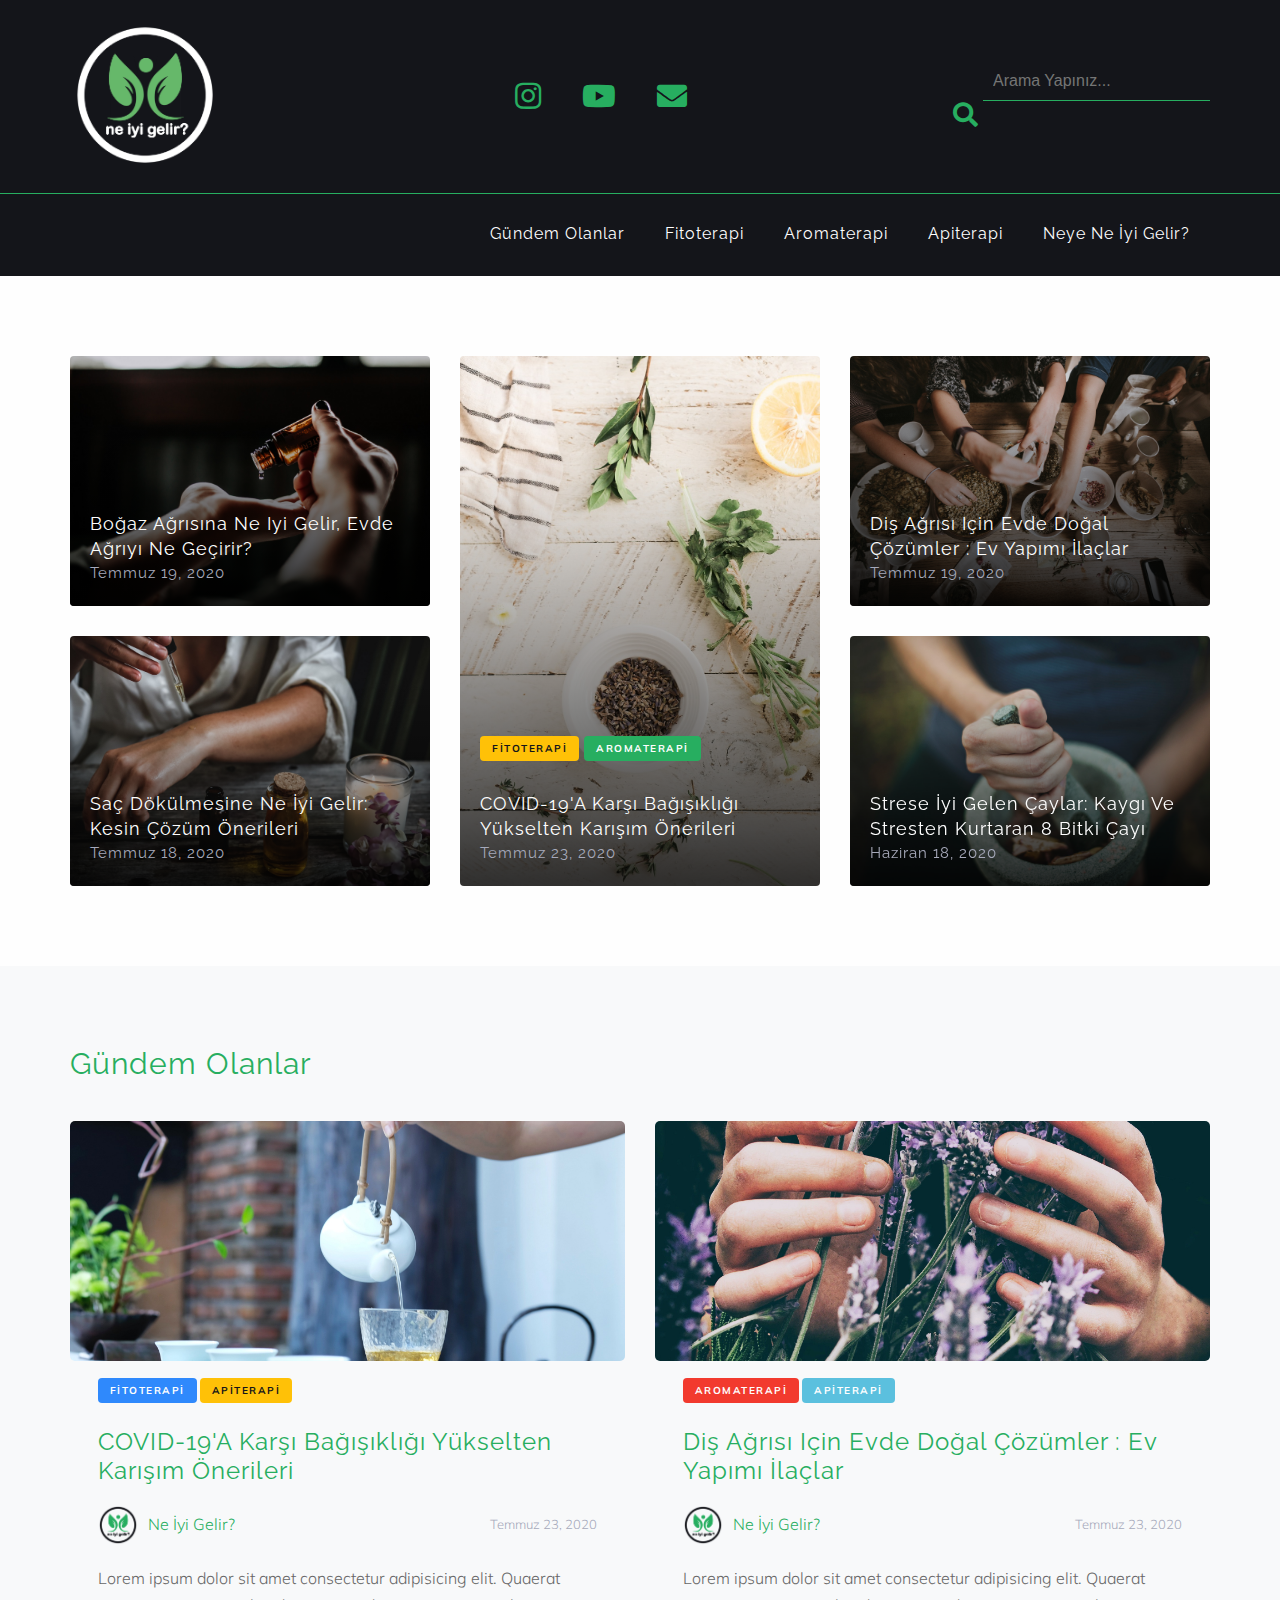
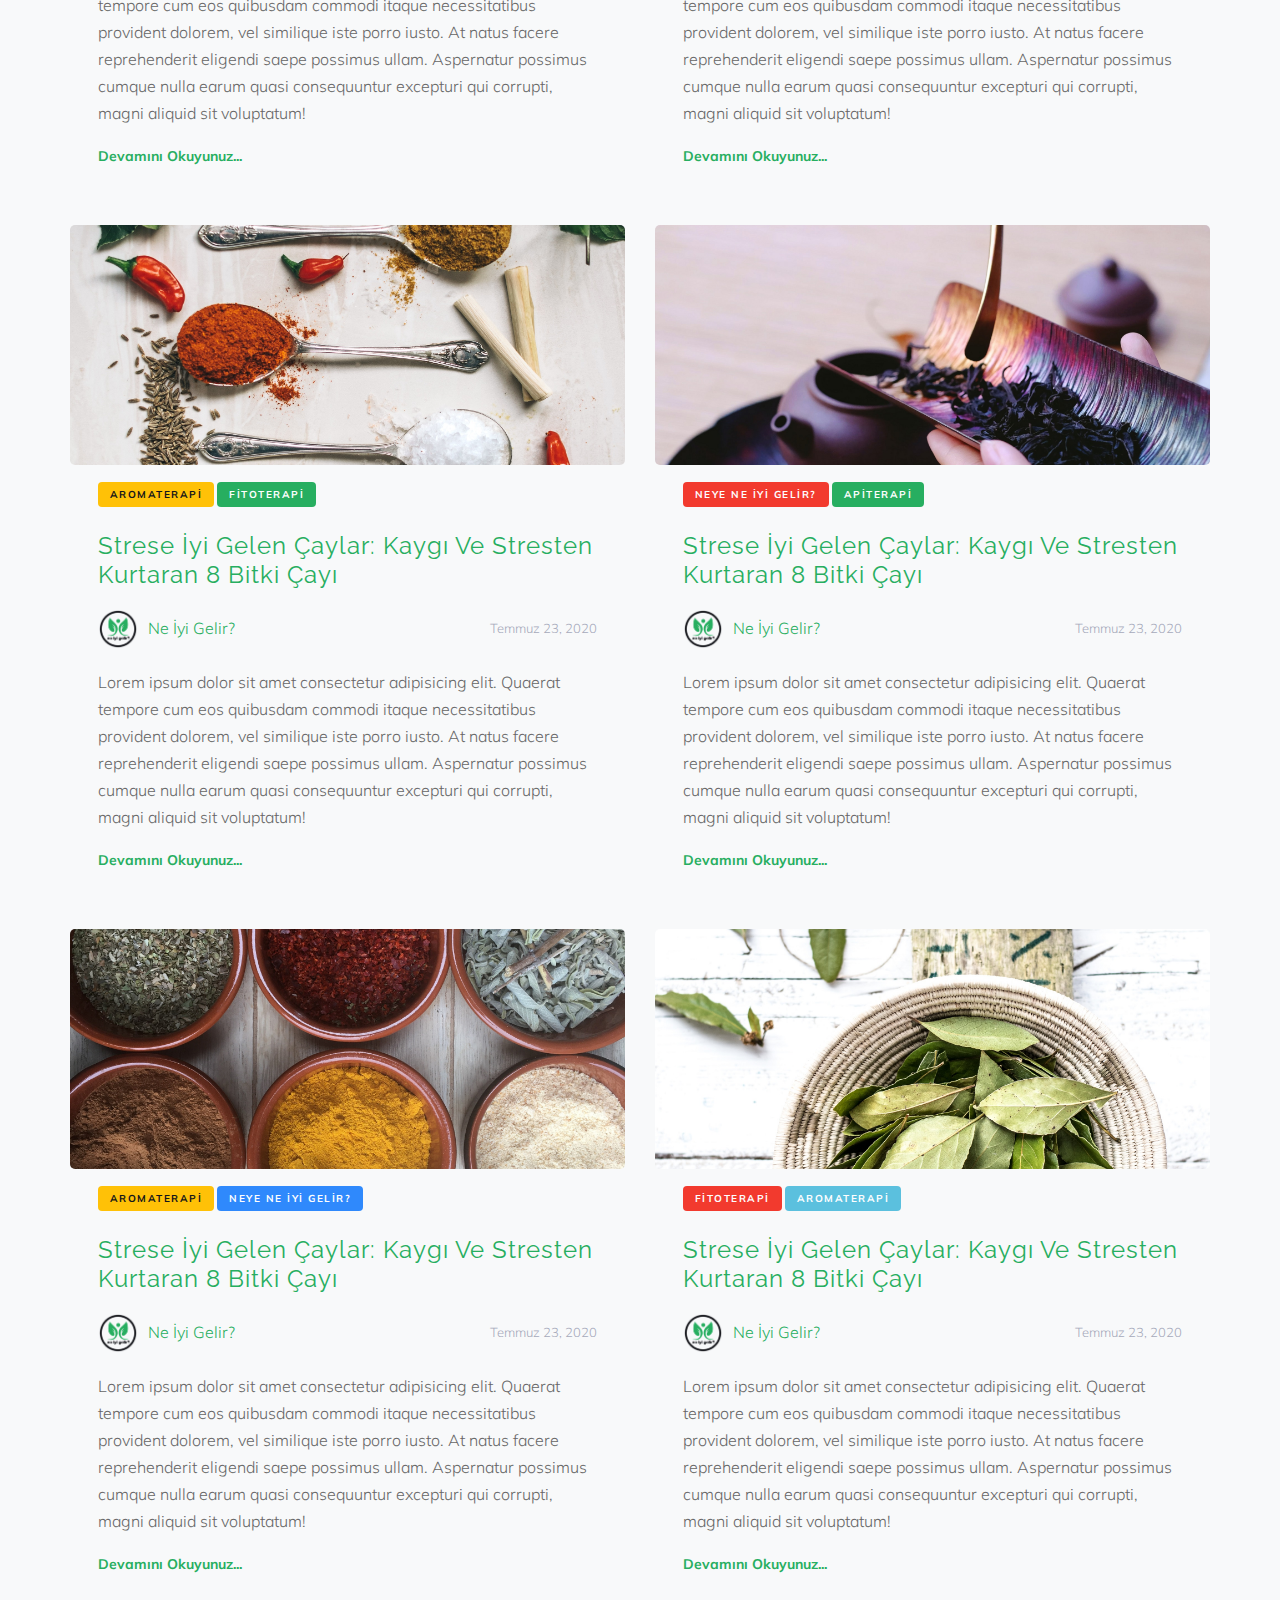
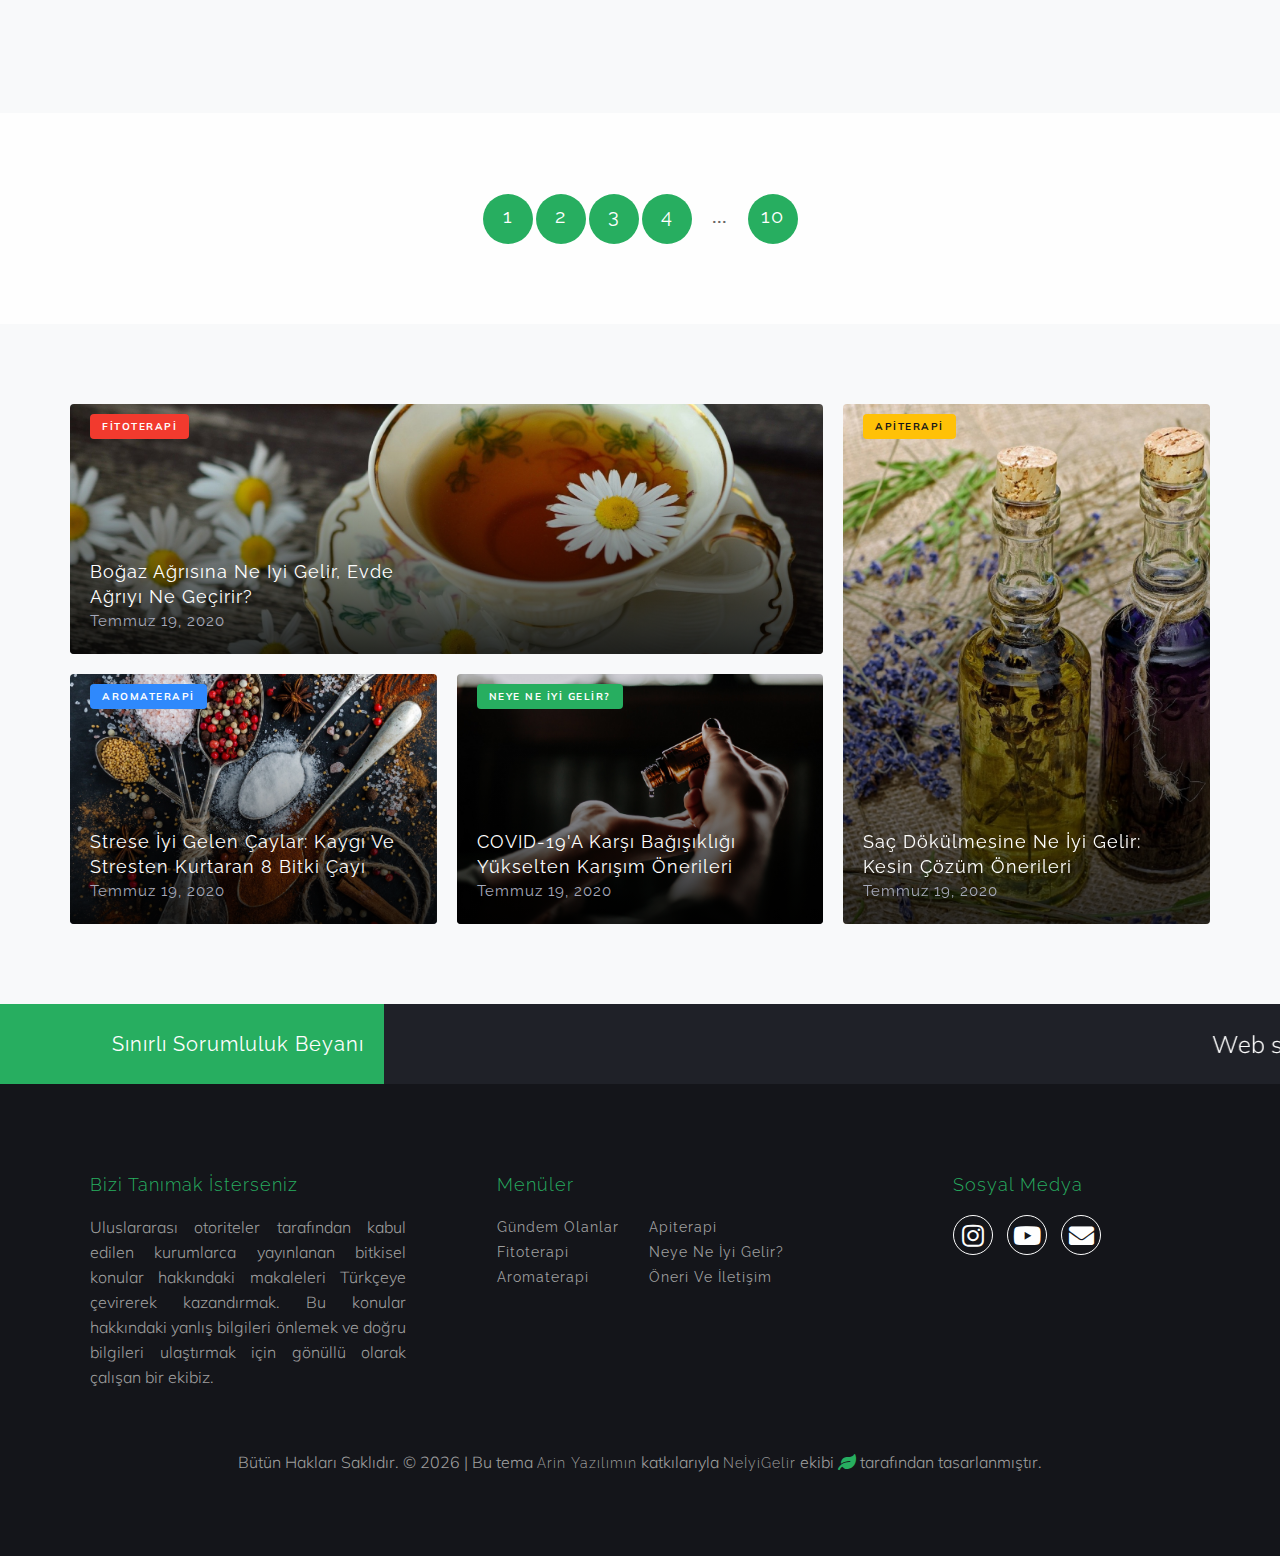
==== commit a0ea9212: "responsive vertical header marquee tamamlandı" ====
--- a/index.html
+++ b/index.html
@@ -30,7 +30,8 @@
                     <li class="social-item"><a href="https://www.youtube.com/channel/neiyigelir" target="_blank"
                             class="social-link"><i class="fab fa-youtube"></i></a></li>
                     <li class="social-item"><a href="mailto:info@neiyigelir.com.tr" target="_blank"
-                            class="social-link"><i class="fas fa-envelope"></i></a></li>
+                            class="social-link"><i class="fas fa-envelope"></i></a>
+                    </li>
                 </ul>
                 <div class="search-area">
                     <form action="">
@@ -53,6 +54,9 @@
                 </nav>
             </div>
         </div>
+        <label for="check" class="close-menu">
+            <img src="img/logo-circle.png" alt="">
+        </label>
     </header>
     <!-- End Header Section -->
     <!-- Main Section -->
@@ -326,16 +330,18 @@
                 <h2 class="marquee-top-title">Sınırlı Sorumluluk Beyanı</h2>
             </div>
             <div class="marquee-content">
-                <p class="marquee-content-detail">
-                    Web sitemizin içeriği, ziyaretçiyi bilgilendirmeye yönelik
-                    hazırlanmıştır. Sitede yer alan bilgiler, hiçbir zaman bir
-                    hekim tedavisinin ya da konsültasyonunun yerini alamaz. Bu
-                    kaynaktan yola çıkarak, ilaç tedavisine başlanması ya da mevcut
-                    tedavinin değiştirilmesi kesinlikte tavsiye edilmez. Web
-                    sitemizin içeriği, asla kişisel teşhis ya da tedavi yönteminin
-                    seçimi için değerlendirilmemelidir. Sitede kanun içeriğine
-                    aykırı ilan ve reklam yapma kastı bulunmamaktadır.
-                </p>
+                <marquee behavior="scroll" direction="left">
+                    <p class="marquee-content-detail">
+                        Web sitemizin içeriği, ziyaretçiyi bilgilendirmeye yönelik
+                        hazırlanmıştır. Sitede yer alan bilgiler, hiçbir zaman bir
+                        hekim tedavisinin ya da konsültasyonunun yerini alamaz. Bu
+                        kaynaktan yola çıkarak, ilaç tedavisine başlanması ya da mevcut
+                        tedavinin değiştirilmesi kesinlikte tavsiye edilmez. Web
+                        sitemizin içeriği, asla kişisel teşhis ya da tedavi yönteminin
+                        seçimi için değerlendirilmemelidir. Sitede kanun içeriğine
+                        aykırı ilan ve reklam yapma kastı bulunmamaktadır.
+                    </p>
+                </marquee>
             </div>
         </section>
         <!-- End Marquee Section -->
--- a/css/styles.css
+++ b/css/styles.css
@@ -13,6 +13,7 @@
 }
 
 html {
+  scroll-behavior: smooth;
   width: 100% !important;
   font-size: 10px;
 }
@@ -175,12 +176,12 @@
   border-radius: 0.5rem;
   color: #fefefe;
   background-color: #14151a;
-  opacity: 0.6;
+  opacity: 0;
   cursor: pointer;
   transition: all 500ms;
 }
 
-@media (max-width: 576px) {
+@media (max-width: 992px) {
   .back-top {
     display: none;
   }
@@ -723,7 +724,7 @@
   justify-content: space-between;
 }
 
-@media (max-width: 576px) {
+@media (max-width: 768px) {
   .top-header .container {
     display: flex;
     align-items: center;
@@ -735,7 +736,7 @@
   display: flex;
 }
 
-@media (max-width: 576px) {
+@media (max-width: 768px) {
   .top-header .container .top-social-media {
     display: none;
   }
@@ -763,7 +764,7 @@
   opacity: 0.6;
 }
 
-@media (max-width: 576px) {
+@media (max-width: 768px) {
   .top-header .container .search-area {
     display: none;
   }
@@ -788,25 +789,52 @@
   font-size: 2.5rem;
 }
 
-@media (max-width: 768px) {
-  .nav-header {
-    display: none;
-  }
-}
-
 .nav-header .navbar {
   display: flex;
   align-items: center;
   justify-content: flex-end;
 }
 
+@media (max-width: 768px) {
+  .nav-header .navbar {
+    display: flex;
+    align-items: flex-start;
+    justify-content: flex-start;
+    padding-top: 10rem;
+    background-color: #14151a;
+    position: fixed;
+    top: 0;
+    right: 0;
+    bottom: 0;
+    overflow: scroll;
+    min-height: 100vh;
+    width: 0;
+    z-index: 1000;
+    transform: translateX(100%);
+    transition: all 500ms;
+  }
+  .nav-header .navbar.active {
+    width: 50vw;
+    transform: translateX(0);
+  }
+}
+
 .nav-header .navbar .nav-list {
   display: flex;
+}
+
+@media (max-width: 768px) {
+  .nav-header .navbar .nav-list {
+    flex-direction: column;
+    flex-basis: 100%;
+    height: 100%;
+  }
 }
 
 .nav-header .navbar .nav-list .nav-item {
   line-height: 8rem;
   transition: all 500ms;
+  white-space: nowrap;
 }
 
 .nav-header .navbar .nav-list .nav-item .nav-link {
@@ -816,8 +844,48 @@
   color: #fefefe;
 }
 
+@media (max-width: 576px) {
+  .nav-header .navbar .nav-list .nav-item .nav-link {
+    padding: 0;
+    font-size: 1.4rem;
+  }
+}
+
 .nav-header .navbar .nav-list .nav-item:hover {
   background-color: #27ae60;
+}
+
+.close-menu {
+  cursor: pointer;
+  position: fixed;
+  top: 2.5rem;
+  right: 2rem;
+  display: none;
+  z-index: 1001;
+  transition: all 500ms;
+}
+
+.close-menu.active {
+  right: 50%;
+  transform: translateX(100%);
+}
+
+@media (max-height: 376px) {
+  .close-menu.active {
+    right: 2rem;
+    transform: translateX(0) scale(1.1);
+  }
+}
+
+@media (max-width: 768px) {
+  .close-menu {
+    display: block;
+  }
+}
+
+.close-menu img {
+  width: 50px;
+  height: auto;
 }
 
 .marquee {
@@ -866,36 +934,18 @@
   background-color: #1f2128;
   flex-basis: 70%;
   height: 100%;
-  white-space: nowrap;
-  overflow: hidden;
-  box-sizing: border-box;
 }
 
 .marquee-content-detail {
-  display: inline-block;
   color: #fefefe;
   font-size: 2.4rem;
   line-height: 8rem;
-  animation: scroll-left 30s linear infinite;
 }
 
 @media (max-width: 992px) {
   .marquee-content-detail {
     font-size: 2rem;
     line-height: 5rem;
-  }
-}
-
-.marquee-content-detail:hover {
-  animation-play-state: paused;
-}
-
-@keyframes scroll-left {
-  0% {
-    transform: translateX(0%);
-  }
-  100% {
-    transform: translateX(-100%);
   }
 }
 
